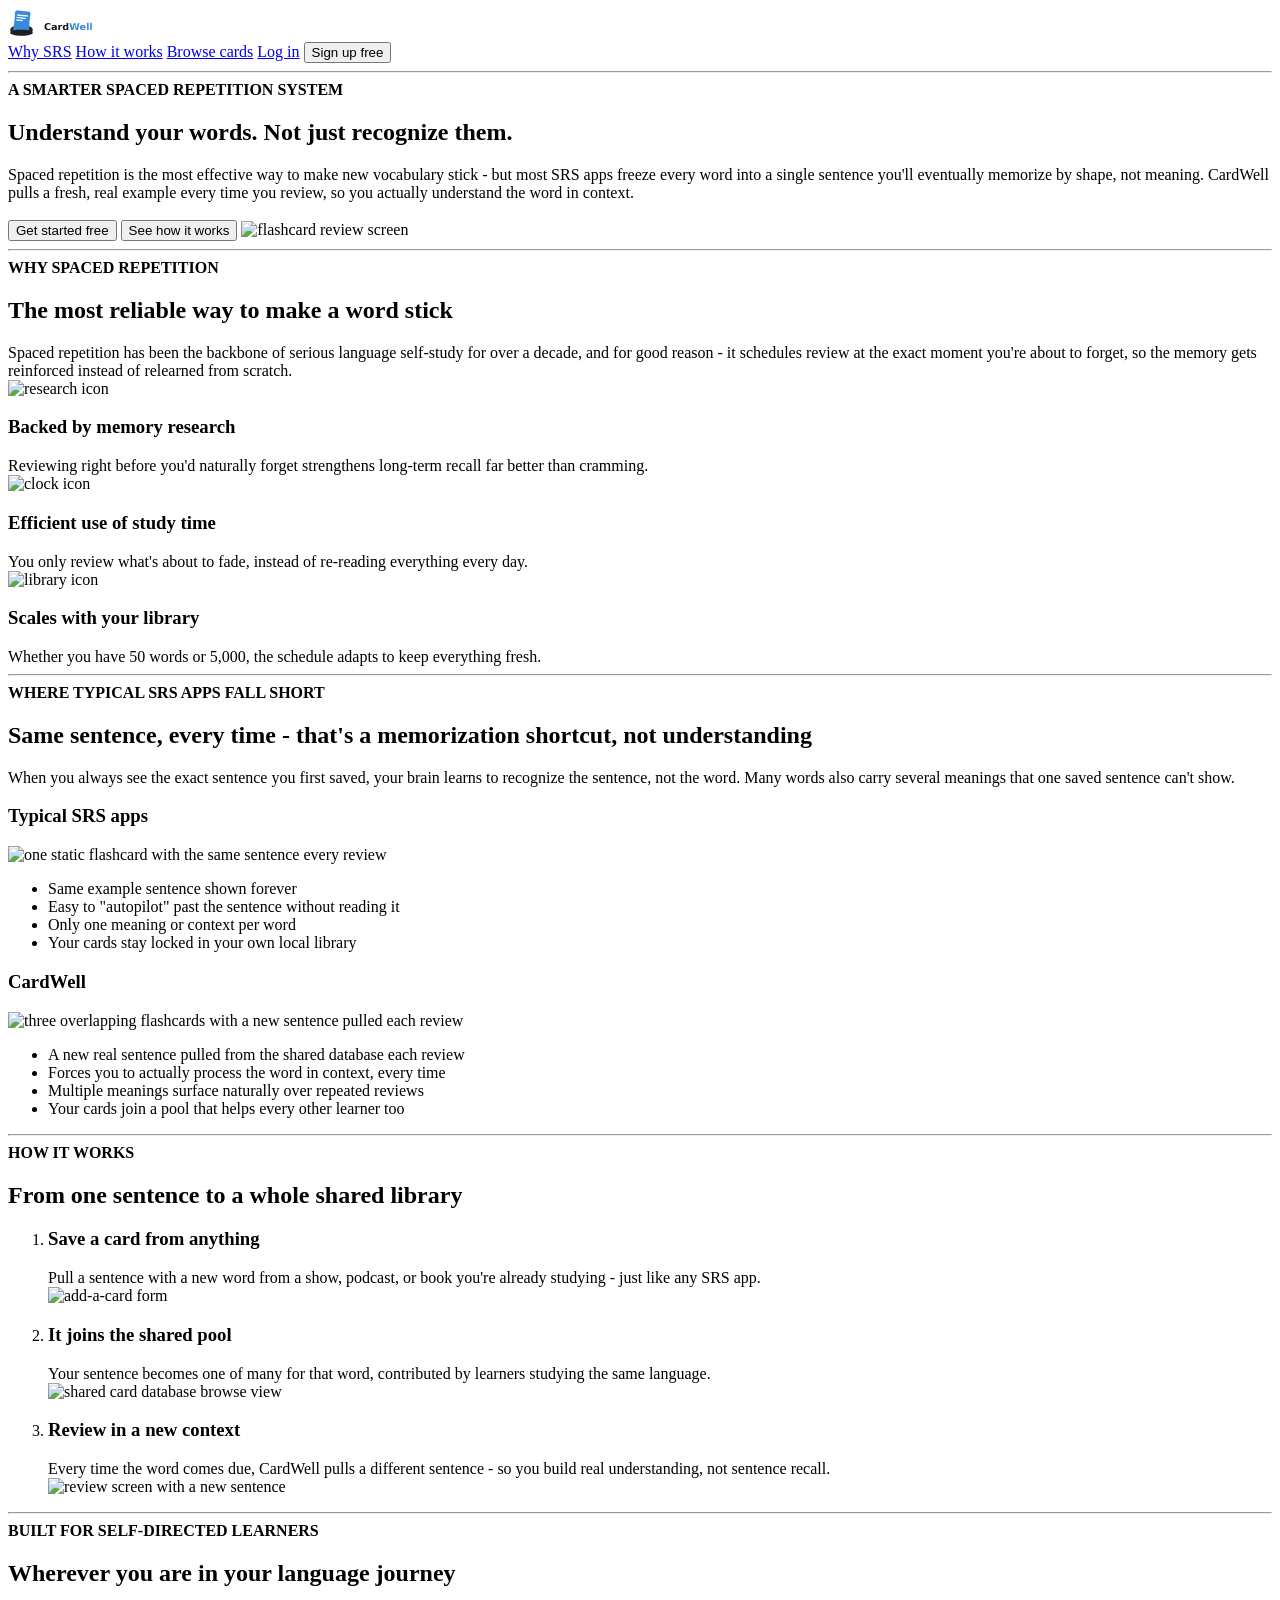
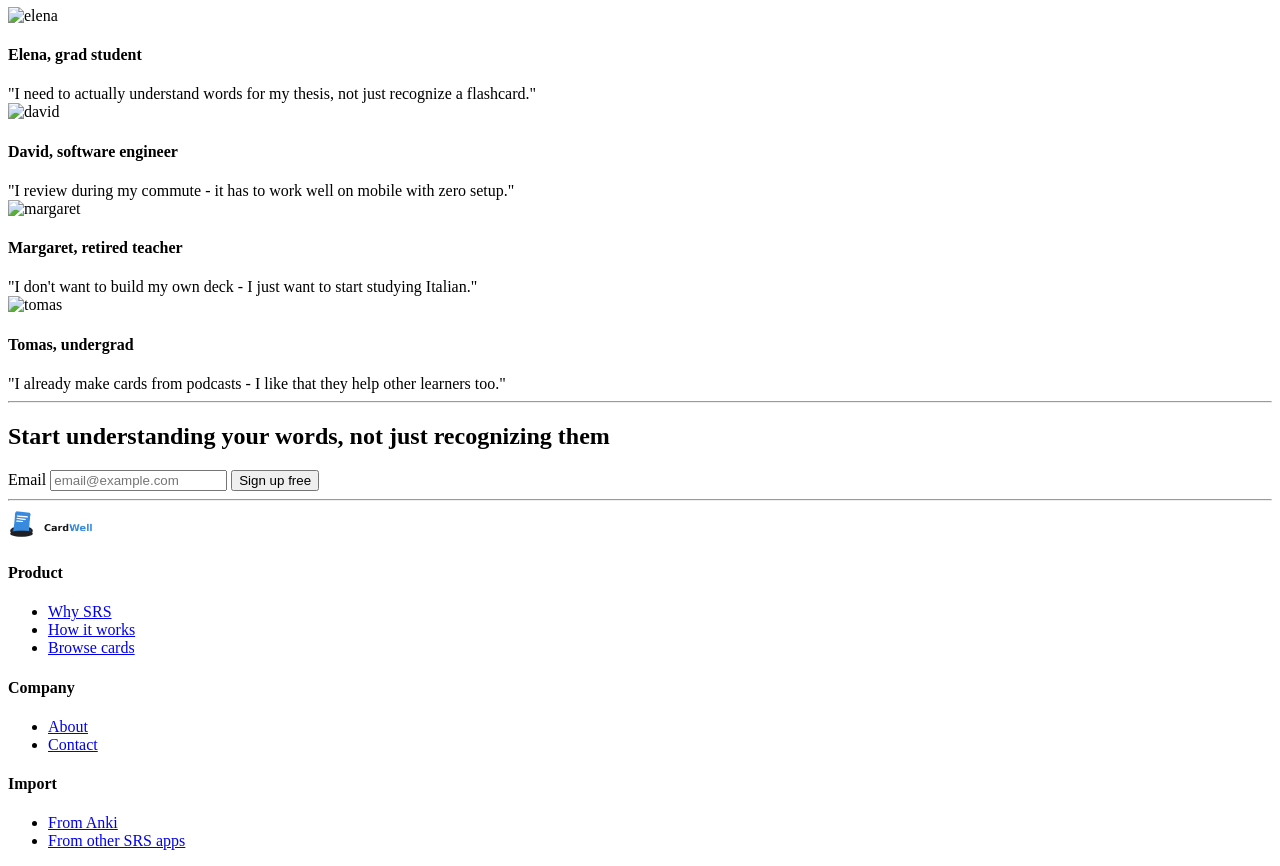
==== product_site/index.html @ 97d25acc "Add index.html, start styling" ====
<!-- 
Devin Chapman 
10/10/2026
This is the homepage for my service which explains what spaced repetition is,
how CardWell is different from other SRS apps, and how it works
-->

<!DOCTYPE html>
<html lang="en">
<head>
    <meta charset="UTF-8">
    <meta name="viewport" content="width=device-width, initial-scale=1.0">
    <title>CardWell | Understand your words</title>
</head>
<body>
    <header>
        <a href="index.html"><img src="images/cardwell_logo.png" alt="cardwell logo" height="30"></a>
        <nav>
            <a href="#why-srs">Why SRS</a>
            <a href="#how-it-works">How it works</a>
            <a href="browse.html">Browse cards</a>
            <a href="login.html">Log in</a>
            <a href="signup.html"><button>Sign up free</button></a>
        </nav>
    </header>

    <hr>

    <main>
    <section>
        <div><strong>A SMARTER SPACED REPETITION SYSTEM</strong></div>
        <h1>Understand your words. Not just recognize them.</h1>
        <div>
            Spaced repetition is the most effective way to make new vocabulary stick - 
            but most SRS apps freeze every word into a single sentence you'll eventually 
            memorize by shape, not meaning. CardWell pulls a fresh, real example every time 
            you review, so you actually understand the word in context.
        </div>

        <br>
        <a href="signup.html"><button>Get started free</button></a>
        <a href="#how-it-works"><button>See how it works</button></a>

        <img src="images/review_screen.png" alt="flashcard review screen">
    </section>

        <hr>

    <section id="why-srs">
        <div><strong>WHY SPACED REPETITION</strong></div>
        <h2>The most reliable way to make a word stick</h2>
        <div>
            Spaced repetition has been the backbone of serious language self-study for over 
            a decade, and for good reason - it schedules review at the exact moment you're 
            about to forget, so the memory gets reinforced instead of relearned from scratch.
        </div>

        <div>
            <img src="images/icon_research.png" alt="research icon" height="30">
            <h3>Backed by memory research</h3>
            <div>Reviewing right before you'd naturally forget strengthens long-term recall far better than cramming.</div>
        </div>
        <div>
            <img src="images/icon_time.png" alt="clock icon" height="30">
            <h3>Efficient use of study time</h3>
            <div>You only review what's about to fade, instead of re-reading everything every day.</div>
        </div>
        <div>
            <img src="images/icon_library.png" alt="library icon" height="30">
            <h3>Scales with your library</h3>
            <div>Whether you have 50 words or 5,000, the schedule adapts to keep everything fresh.</div>
        </div>
    </section>

        <hr>

    <section>
        <div><strong>WHERE TYPICAL SRS APPS FALL SHORT</strong></div>
        <h2>Same sentence, every time - that's a memorization shortcut, not understanding</h2>
        <div>
            When you always see the exact sentence you first saved, your brain learns to 
            recognize the sentence, not the word. Many words also carry several meanings 
            that one saved sentence can't show.
        </div>

        <div>
            <h3>Typical SRS apps</h3>
            <img src="images/static_card.png" alt="one static flashcard with the same sentence every review">
            <ul>
                <li>Same example sentence shown forever</li>
                <li>Easy to "autopilot" past the sentence without reading it</li>
                <li>Only one meaning or context per word</li>
                <li>Your cards stay locked in your own local library</li>
            </ul>
        </div>
        <div>
            <h3>CardWell</h3>
            <img src="images/cardwell_cards.png" alt="three overlapping flashcards with a new sentence pulled each review">
            <ul>
                <li>A new real sentence pulled from the shared database each review</li>
                <li>Forces you to actually process the word in context, every time</li>
                <li>Multiple meanings surface naturally over repeated reviews</li>
                <li>Your cards join a pool that helps every other learner too</li>
            </ul>
        </div>
    </section>

        <hr>

    <section id="how-it-works">
        <div><strong>HOW IT WORKS</strong></div>
        <h2>From one sentence to a whole shared library</h2>

        <ol>
            <li>
                <h3>Save a card from anything</h3>
                <div>Pull a sentence with a new word from a show, podcast, or book you're already studying - just like any SRS app.</div>
                <img src="images/add_card.png" alt="add-a-card form">
            </li>
            <li>
                <h3>It joins the shared pool</h3>
                <div>Your sentence becomes one of many for that word, contributed by learners studying the same language.</div>
                <img src="images/browse_view.png" alt="shared card database browse view">
            </li>
            <li>
                <h3>Review in a new context</h3>
                <div>Every time the word comes due, CardWell pulls a different sentence - so you build real understanding, not sentence recall.</div>
                <img src="images/new_sentence_review.png" alt="review screen with a new sentence">
            </li>
        </ol>
    </section>

        <hr>

    <section>
        <div><strong>BUILT FOR SELF-DIRECTED LEARNERS</strong></div>
        <h2>Wherever you are in your language journey</h2>

        <div>
            <img src="images/avatar_elena.png" alt="elena" height="40">
            <h4>Elena, grad student</h4>
            <div>"I need to actually understand words for my thesis, not just recognize a flashcard."</div>
        </div>
        <div>
            <img src="images/avatar_david.png" alt="david" height="40">
            <h4>David, software engineer</h4>
            <div>"I review during my commute - it has to work well on mobile with zero setup."</div>
        </div>
        <div>
            <img src="images/avatar_margaret.png" alt="margaret" height="40">
            <h4>Margaret, retired teacher</h4>
            <div>"I don't want to build my own deck - I just want to start studying Italian."</div>
        </div>
        <div>
            <img src="images/avatar_tomas.png" alt="tomas" height="40">
            <h4>Tomas, undergrad</h4>
            <div>"I already make cards from podcasts - I like that they help other learners too."</div>
        </div>
    </section>

        <hr>

    <section>
        <h2>Start understanding your words, not just recognizing them</h2>
        <form>
            <label for="email">Email</label>
            <input type="email" name="email" id="email" placeholder="email@example.com">
            <button>Sign up free</button>
        </form>
    </section>
    </main>

    <hr>

    <footer>
        <a href="index.html"><img src="images/cardwell_logo.png" alt="cardwell logo" height="30"></a>

        <div>
            <h4>Product</h4>
            <ul>
                <li><a href="#why-srs">Why SRS</a></li>
                <li><a href="#how-it-works">How it works</a></li>
                <li><a href="browse.html">Browse cards</a></li>
            </ul>
        </div>
        <div>
            <h4>Company</h4>
            <ul>
                <li><a href="/">About</a></li>
                <li><a href="/">Contact</a></li>
            </ul>
        </div>
        <div>
            <h4>Import</h4>
            <ul>
                <li><a href="/">From Anki</a></li>
                <li><a href="/">From other SRS apps</a></li>
            </ul>
        </div>
    </footer>
</body>
</html>
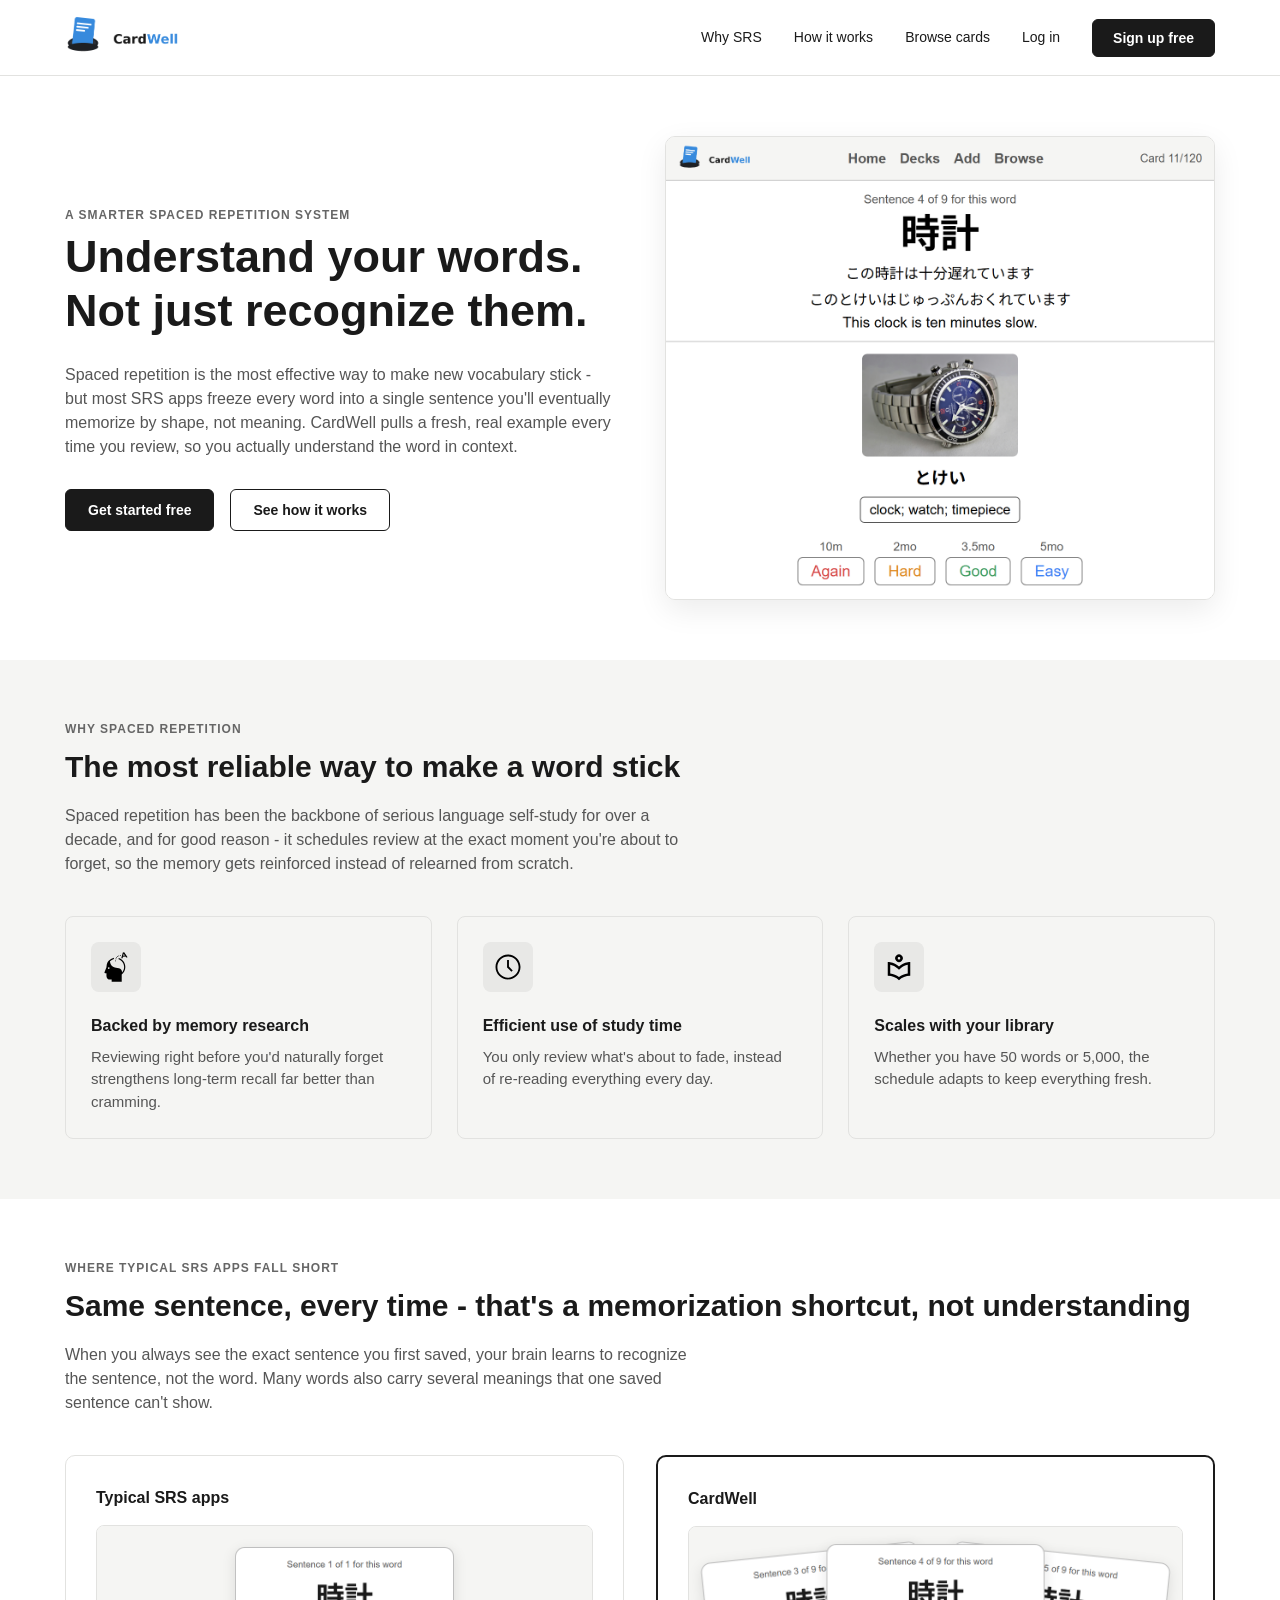
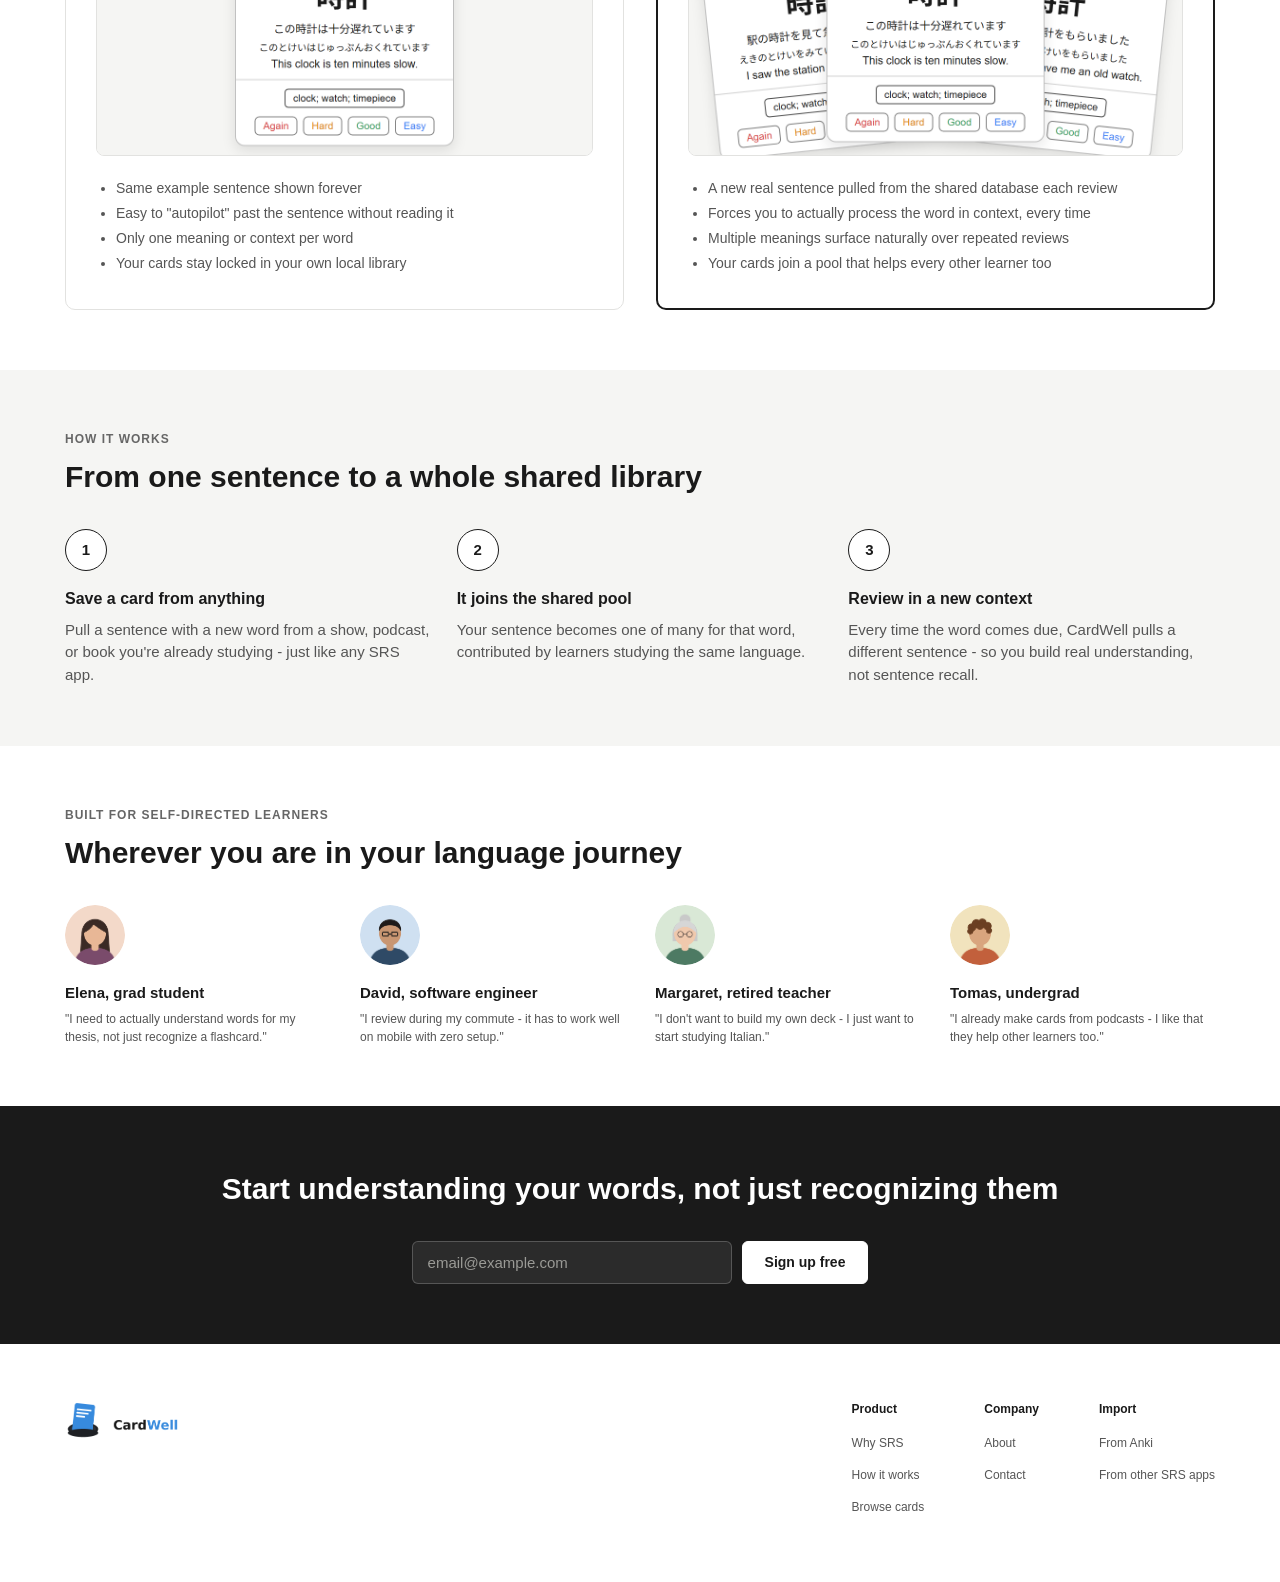
==== commit c67740ad: "style index and study screen" ====
--- a/product_site/index.html
+++ b/product_site/index.html
@@ -3,6 +3,10 @@
 10/10/2026
 This is the homepage for my service which explains what spaced repetition is,
 how CardWell is different from other SRS apps, and how it works
+
+Images generated by Claude
+
+Commented out images to be added when those pages are made
 -->
 
 <!DOCTYPE html>
@@ -11,6 +15,7 @@
     <meta charset="UTF-8">
     <meta name="viewport" content="width=device-width, initial-scale=1.0">
     <title>CardWell | Understand your words</title>
+    <link rel="stylesheet" href="css/index.css">
 </head>
 <body>
     <header>
@@ -24,65 +29,70 @@
         </nav>
     </header>
 
-    <hr>
 
     <main>
-    <section>
-        <div><strong>A SMARTER SPACED REPETITION SYSTEM</strong></div>
+    <section class="hero">
+        <div class="hero-text">
+        <div class="eyebrow"><strong>A SMARTER SPACED REPETITION SYSTEM</strong></div>
         <h1>Understand your words. Not just recognize them.</h1>
-        <div>
+        <div class="lead">
             Spaced repetition is the most effective way to make new vocabulary stick - 
             but most SRS apps freeze every word into a single sentence you'll eventually 
             memorize by shape, not meaning. CardWell pulls a fresh, real example every time 
             you review, so you actually understand the word in context.
         </div>
 
-        <br>
-        <a href="signup.html"><button>Get started free</button></a>
-        <a href="#how-it-works"><button>See how it works</button></a>
+        <div class="hero-buttons">
+            <a href="signup.html"><button>Get started free</button></a>
+            <a href="#how-it-works"><button class="btn-secondary">See how it works</button></a>
+        </div>
+        </div>
 
         <img src="images/review_screen.png" alt="flashcard review screen">
     </section>
 
-        <hr>
-
-    <section id="why-srs">
-        <div><strong>WHY SPACED REPETITION</strong></div>
+
+
+    <section id="why-srs" class="section-alt">
+        <div class="eyebrow"><strong>WHY SPACED REPETITION</strong></div>
         <h2>The most reliable way to make a word stick</h2>
-        <div>
+        <div class="lead">
             Spaced repetition has been the backbone of serious language self-study for over 
             a decade, and for good reason - it schedules review at the exact moment you're 
             about to forget, so the memory gets reinforced instead of relearned from scratch.
         </div>
 
-        <div>
-            <img src="images/icon_research.png" alt="research icon" height="30">
+        <div class="feature-grid">
+        <div>
+            <img src="images/icon_memory.svg" alt="memory icon" height="30">
             <h3>Backed by memory research</h3>
             <div>Reviewing right before you'd naturally forget strengthens long-term recall far better than cramming.</div>
         </div>
         <div>
-            <img src="images/icon_time.png" alt="clock icon" height="30">
+            <img src="images/icon_time.svg" alt="clock icon" height="30">
             <h3>Efficient use of study time</h3>
             <div>You only review what's about to fade, instead of re-reading everything every day.</div>
         </div>
         <div>
-            <img src="images/icon_library.png" alt="library icon" height="30">
+            <img src="images/icon_library.svg" alt="library icon" height="30">
             <h3>Scales with your library</h3>
             <div>Whether you have 50 words or 5,000, the schedule adapts to keep everything fresh.</div>
         </div>
-    </section>
-
-        <hr>
+        </div>
+    </section>
+
+
 
     <section>
-        <div><strong>WHERE TYPICAL SRS APPS FALL SHORT</strong></div>
+        <div class="eyebrow"><strong>WHERE TYPICAL SRS APPS FALL SHORT</strong></div>
         <h2>Same sentence, every time - that's a memorization shortcut, not understanding</h2>
-        <div>
+        <div class="lead">
             When you always see the exact sentence you first saved, your brain learns to 
             recognize the sentence, not the word. Many words also carry several meanings 
             that one saved sentence can't show.
         </div>
 
+        <div class="compare-grid">
         <div>
             <h3>Typical SRS apps</h3>
             <img src="images/static_card.png" alt="one static flashcard with the same sentence every review">
@@ -93,7 +103,7 @@
                 <li>Your cards stay locked in your own local library</li>
             </ul>
         </div>
-        <div>
+        <div class="compare-cardwell">
             <h3>CardWell</h3>
             <img src="images/cardwell_cards.png" alt="three overlapping flashcards with a new sentence pulled each review">
             <ul>
@@ -103,39 +113,41 @@
                 <li>Your cards join a pool that helps every other learner too</li>
             </ul>
         </div>
-    </section>
-
-        <hr>
-
-    <section id="how-it-works">
-        <div><strong>HOW IT WORKS</strong></div>
+        </div>
+    </section>
+
+
+
+    <section id="how-it-works" class="section-alt">
+        <div class="eyebrow"><strong>HOW IT WORKS</strong></div>
         <h2>From one sentence to a whole shared library</h2>
 
         <ol>
             <li>
                 <h3>Save a card from anything</h3>
                 <div>Pull a sentence with a new word from a show, podcast, or book you're already studying - just like any SRS app.</div>
-                <img src="images/add_card.png" alt="add-a-card form">
+                <!-- <img src="images/add_card.png" alt="add a card form"> -->
             </li>
             <li>
                 <h3>It joins the shared pool</h3>
                 <div>Your sentence becomes one of many for that word, contributed by learners studying the same language.</div>
-                <img src="images/browse_view.png" alt="shared card database browse view">
+                <!-- <img src="images/browse_view.png" alt="shared card database browse view"> -->
             </li>
             <li>
                 <h3>Review in a new context</h3>
                 <div>Every time the word comes due, CardWell pulls a different sentence - so you build real understanding, not sentence recall.</div>
-                <img src="images/new_sentence_review.png" alt="review screen with a new sentence">
+                <!-- <img src="images/new_sentence_review.png" alt="review screen with a new sentence"> -->
             </li>
         </ol>
     </section>
 
-        <hr>
+
 
     <section>
-        <div><strong>BUILT FOR SELF-DIRECTED LEARNERS</strong></div>
+        <div class="eyebrow"><strong>BUILT FOR SELF-DIRECTED LEARNERS</strong></div>
         <h2>Wherever you are in your language journey</h2>
 
+        <div class="persona-grid">
         <div>
             <img src="images/avatar_elena.png" alt="elena" height="40">
             <h4>Elena, grad student</h4>
@@ -156,21 +168,20 @@
             <h4>Tomas, undergrad</h4>
             <div>"I already make cards from podcasts - I like that they help other learners too."</div>
         </div>
-    </section>
-
-        <hr>
-
-    <section>
+        </div>
+    </section>
+
+
+
+    <section class="cta">
         <h2>Start understanding your words, not just recognizing them</h2>
         <form>
-            <label for="email">Email</label>
             <input type="email" name="email" id="email" placeholder="email@example.com">
             <button>Sign up free</button>
         </form>
     </section>
     </main>
 
-    <hr>
 
     <footer>
         <a href="index.html"><img src="images/cardwell_logo.png" alt="cardwell logo" height="30"></a>
--- a/product_site/css/index.css
+++ b/product_site/css/index.css
@@ -0,0 +1,360 @@
+/* 
+The padding lines using max() to keep content centered at large screen sizes
+were generated by Claude and tweaked a bit each time I used them
+*/
+
+@import url("variables.css");
+
+html {
+    scroll-behavior: smooth;
+}
+
+body {
+    background: var(--color-bg);
+    color: var(--color-text);
+    line-height: 1.5;
+}
+
+/* ---- Buttons ---- */
+
+button {
+    font-size: 14px;
+    font-weight: 600;
+    padding: 12px 22px;
+    border-radius: 6px;
+    border: 1px solid var(--color-btn-primary-bg);
+    background: var(--color-btn-primary-bg);
+    color: var(--color-btn-primary-text);
+    cursor: pointer;
+}
+
+button:hover {
+    background: var(--color-btn-primary-hover);
+}
+
+.btn-secondary {
+    background: var(--color-btn-secondary-bg);
+    color: var(--color-btn-secondary-text);
+}
+
+.btn-secondary:hover {
+    background: var(--color-btn-secondary-hover);
+}
+
+/* ---- Header ---- */
+
+header {
+    display: flex;
+    align-items: center;
+    justify-content: space-between;
+    padding: 14px max(24px, calc((100% - 1150px) / 2));
+    border-bottom: 1px solid var(--color-border);
+}
+
+header img, footer img {
+    height: 40px;
+    width: auto;
+}
+
+nav {
+    display: flex;
+    align-items: center;
+    gap: 32px;
+}
+
+nav a {
+    text-decoration: none;
+    color: var(--color-link);
+    font-size: 14px;
+    font-weight: 500;
+}
+
+nav a:hover {
+    color: var(--color-link-hover);
+}
+
+nav button {
+    padding: 10px 20px;
+}
+
+/* ---- Sections ---- */
+
+section {
+    padding: 60px max(24px, calc((100% - 1150px) / 2));
+}
+
+.section-alt {
+    background: var(--color-bg-alt);
+}
+
+.eyebrow {
+    font-size: 12px;
+    letter-spacing: 1px;
+    color: var(--color-text-eyebrow);
+    margin-bottom: 6px;
+}
+
+h1 {
+    font-size: 45px;
+    line-height: 1.2;
+    margin-bottom: 25px;
+}
+
+h2 {
+    font-size: 30px;
+    margin-bottom: 15px;
+}
+
+h3 {
+    font-size: 16px;
+    margin-bottom: 8px;
+}
+
+.lead {
+    color: var(--color-text-muted);
+    max-width: 640px;
+}
+
+/* ---- Hero ---- */
+
+.hero {
+    display: grid;
+    grid-template-columns: 1fr 1fr;
+    align-items: center;
+    gap: 50px;
+}
+
+.hero-buttons {
+    display: flex;
+    gap: 16px;
+    margin-top: 30px;
+}
+
+.hero img {
+    width: 100%;
+    height: auto;
+    border: 1px solid var(--color-border);
+    border-radius: 10px;
+    box-shadow: 0 10px 30px var(--color-shadow);
+}
+
+/* ---- Why SRS ---- */
+
+.feature-grid {
+    display: grid;
+    grid-template-columns: 1fr 1fr 1fr;
+    gap: 25px;
+    margin-top: 40px;
+}
+
+.feature-grid > div {
+    border: 1px solid var(--color-border);
+    border-radius: 8px;
+    padding: 25px;
+    font-size: 15px;
+    color: var(--color-text-muted);
+}
+
+.feature-grid img {
+    width: 50px;
+    height: 50px;
+    padding: 10px;
+    background: var(--color-placeholder);
+    border-radius: 8px;
+    margin-bottom: 15px;
+}
+
+.feature-grid h3 {
+    color: var(--color-text);
+}
+
+/* ---- Typical SRS vs CardWell ---- */
+
+.compare-grid {
+    display: grid;
+    grid-template-columns: 1fr 1fr;
+    gap: 32px;
+    margin-top: 40px;
+}
+
+.compare-grid > div {
+    border: 1px solid var(--color-border);
+    border-radius: 10px;
+    padding: 30px;
+}
+
+.compare-grid > .compare-cardwell {
+    border: 2px solid var(--color-border-strong);
+}
+
+.compare-grid h3 {
+    margin-bottom: 15px;
+}
+
+.compare-grid img {
+    width: 100%;
+    height: auto;
+    border: 1px solid var(--color-border);
+    border-radius: 8px;
+    margin-bottom: 15px;
+}
+
+.compare-grid ul {
+    padding-left: 20px;
+    font-size: 14px;
+    color: var(--color-text-muted);
+}
+
+.compare-grid li {
+    margin-bottom: 4px;
+}
+
+/* ---- How it works ---- */
+
+ol {
+    list-style: none;
+    display: grid;
+    grid-template-columns: 1fr 1fr 1fr;
+    gap: 25px;
+    margin-top: 30px;
+    counter-reset: step;
+}
+
+ol li {
+    counter-increment: step;
+    font-size: 15px;
+    color: var(--color-text-muted);
+}
+
+/* Numbered circle above each step - generated by Claude */
+ol li::before {
+    content: counter(step);
+    display: flex;
+    align-items: center;
+    justify-content: center;
+    width: 40px;
+    height: 40px;
+    border: 1.5px solid var(--color-border-strong);
+    border-radius: 50%;
+    background: var(--color-bg);
+    color: var(--color-text);
+    font-weight: 700;
+    margin-bottom: 16px;
+}
+
+ol h3 {
+    color: var(--color-text);
+}
+
+/* ---- Personas ---- */
+
+.persona-grid {
+    display: grid;
+    grid-template-columns: repeat(4, 1fr);
+    gap: 30px;
+    margin-top: 30px;
+}
+
+.persona-grid > div {
+    font-size: 12px;
+    color: var(--color-text-muted);
+}
+
+.persona-grid img {
+    width: 60px;
+    height: 60px;
+    border-radius: 50%;
+    margin-bottom: 12px;
+}
+
+.persona-grid h4 {
+    font-size: 15px;
+    color: var(--color-text);
+    margin-bottom: 5px;
+}
+
+/* ---- Signup banner ---- */
+
+.cta {
+    background: var(--color-bg-dark);
+    color: var(--color-text-inverse);
+    text-align: center;
+}
+
+.cta h2 {
+    max-width: none;
+    margin-bottom: 30px;
+}
+
+.cta form {
+    display: flex;
+    justify-content: center;
+    gap: 10px;
+}
+
+.cta input {
+    width: 320px;
+    max-width: 100%;
+    padding: 12px 15px;
+    font-size: 15px;
+    color: var(--color-text-inverse);
+    background: rgba(255, 255, 255, .08);
+    border: 1px solid rgba(255, 255, 255, .2);
+    border-radius: 6px;
+}
+
+.cta input::placeholder {
+    color: var(--color-input-placeholder);
+}
+
+.cta input:focus {
+    outline: 2px solid var(--color-focus);
+}
+
+.cta button {
+    background: var(--color-btn-secondary-bg);
+    color: var(--color-btn-secondary-text);
+    border-color: var(--color-btn-secondary-bg);
+}
+
+.cta button:hover {
+    background: var(--color-btn-secondary-hover);
+}
+
+/* ---- Footer ---- */
+
+footer {
+    display: flex;
+    align-items: flex-start;
+    gap: 60px;
+    padding: 56px max(24px, calc((100% - 1150px) / 2));
+}
+
+footer > a {
+    margin-right: auto;
+}
+
+footer h4 {
+    font-size: 12px;
+    margin-bottom: 12px;
+}
+
+footer ul {
+    list-style: none;
+}
+
+footer li {
+    margin-bottom: 8px;
+}
+
+footer li a {
+    text-decoration: none;
+    
+    font-size: 12px;
+    color: var(--color-text-muted);
+}
+
+footer li a:hover {
+    color: var(--color-text);
+    text-decoration: underline;
+}
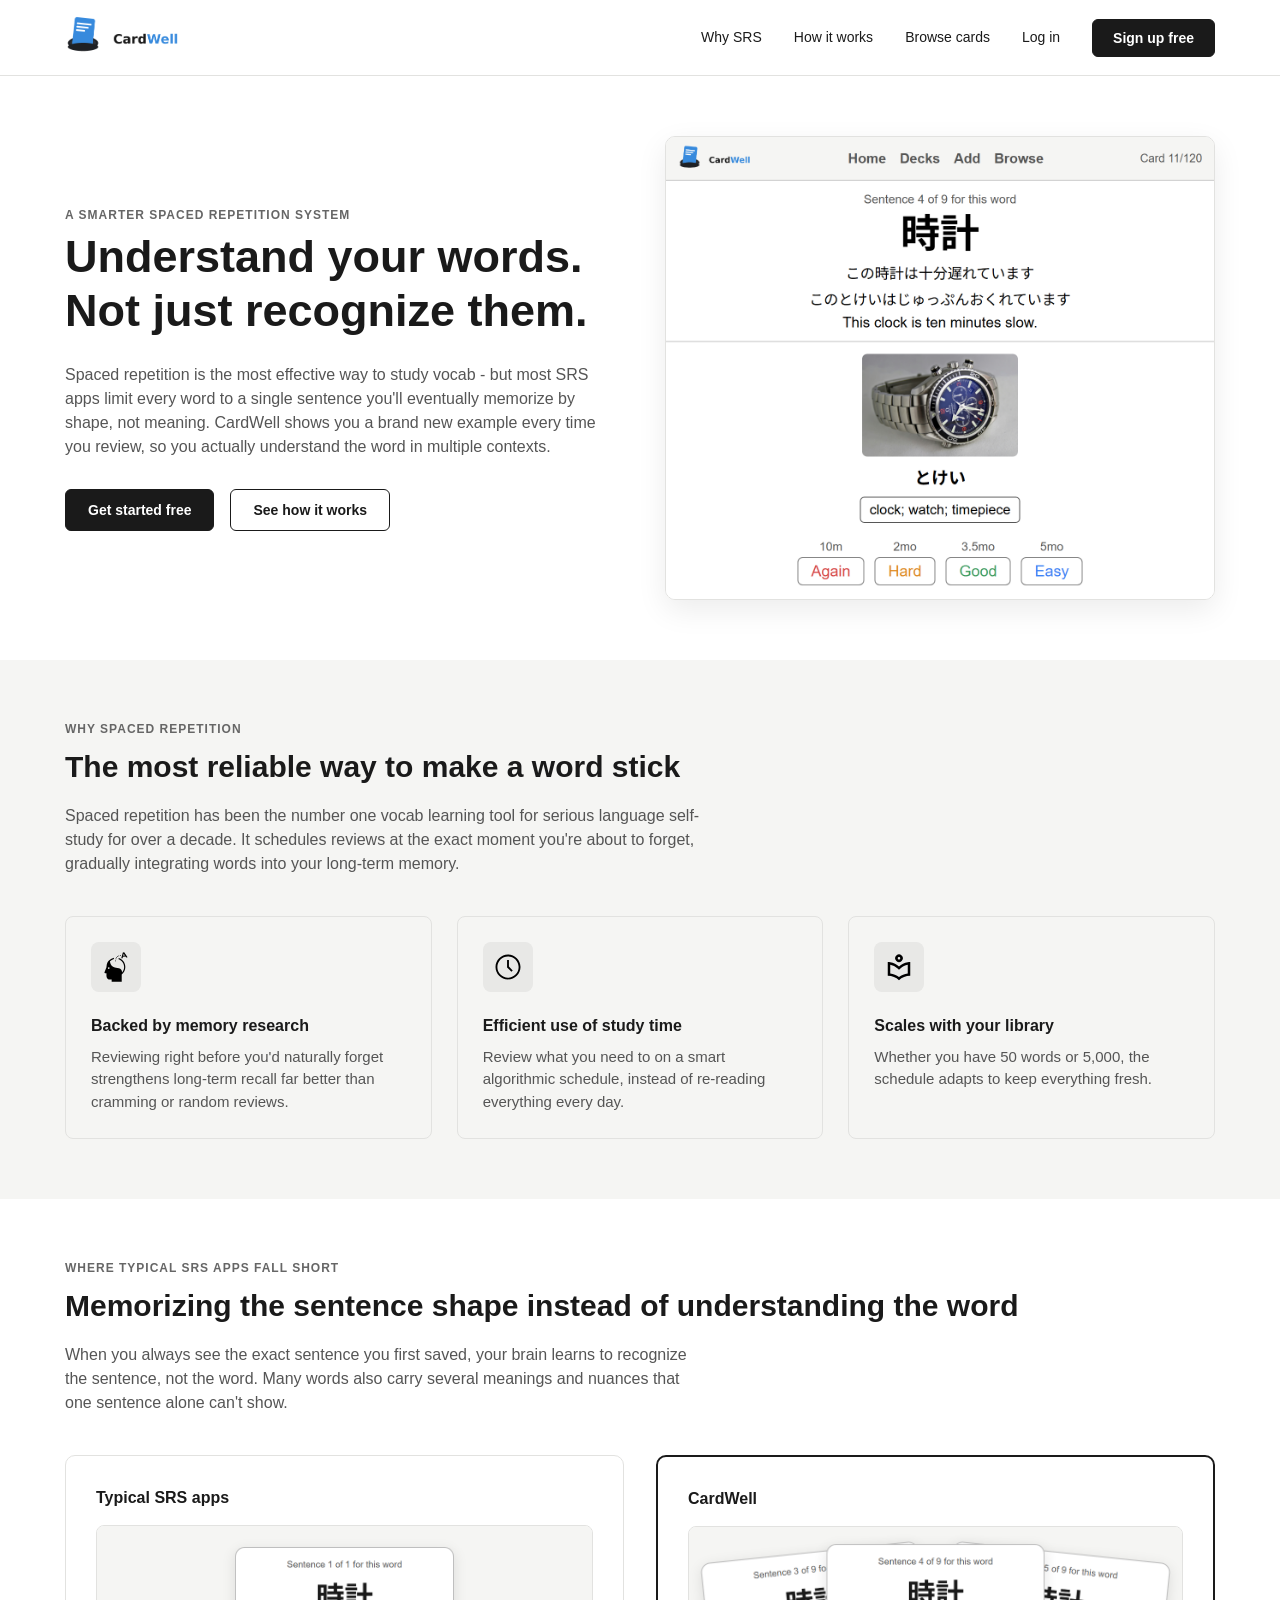
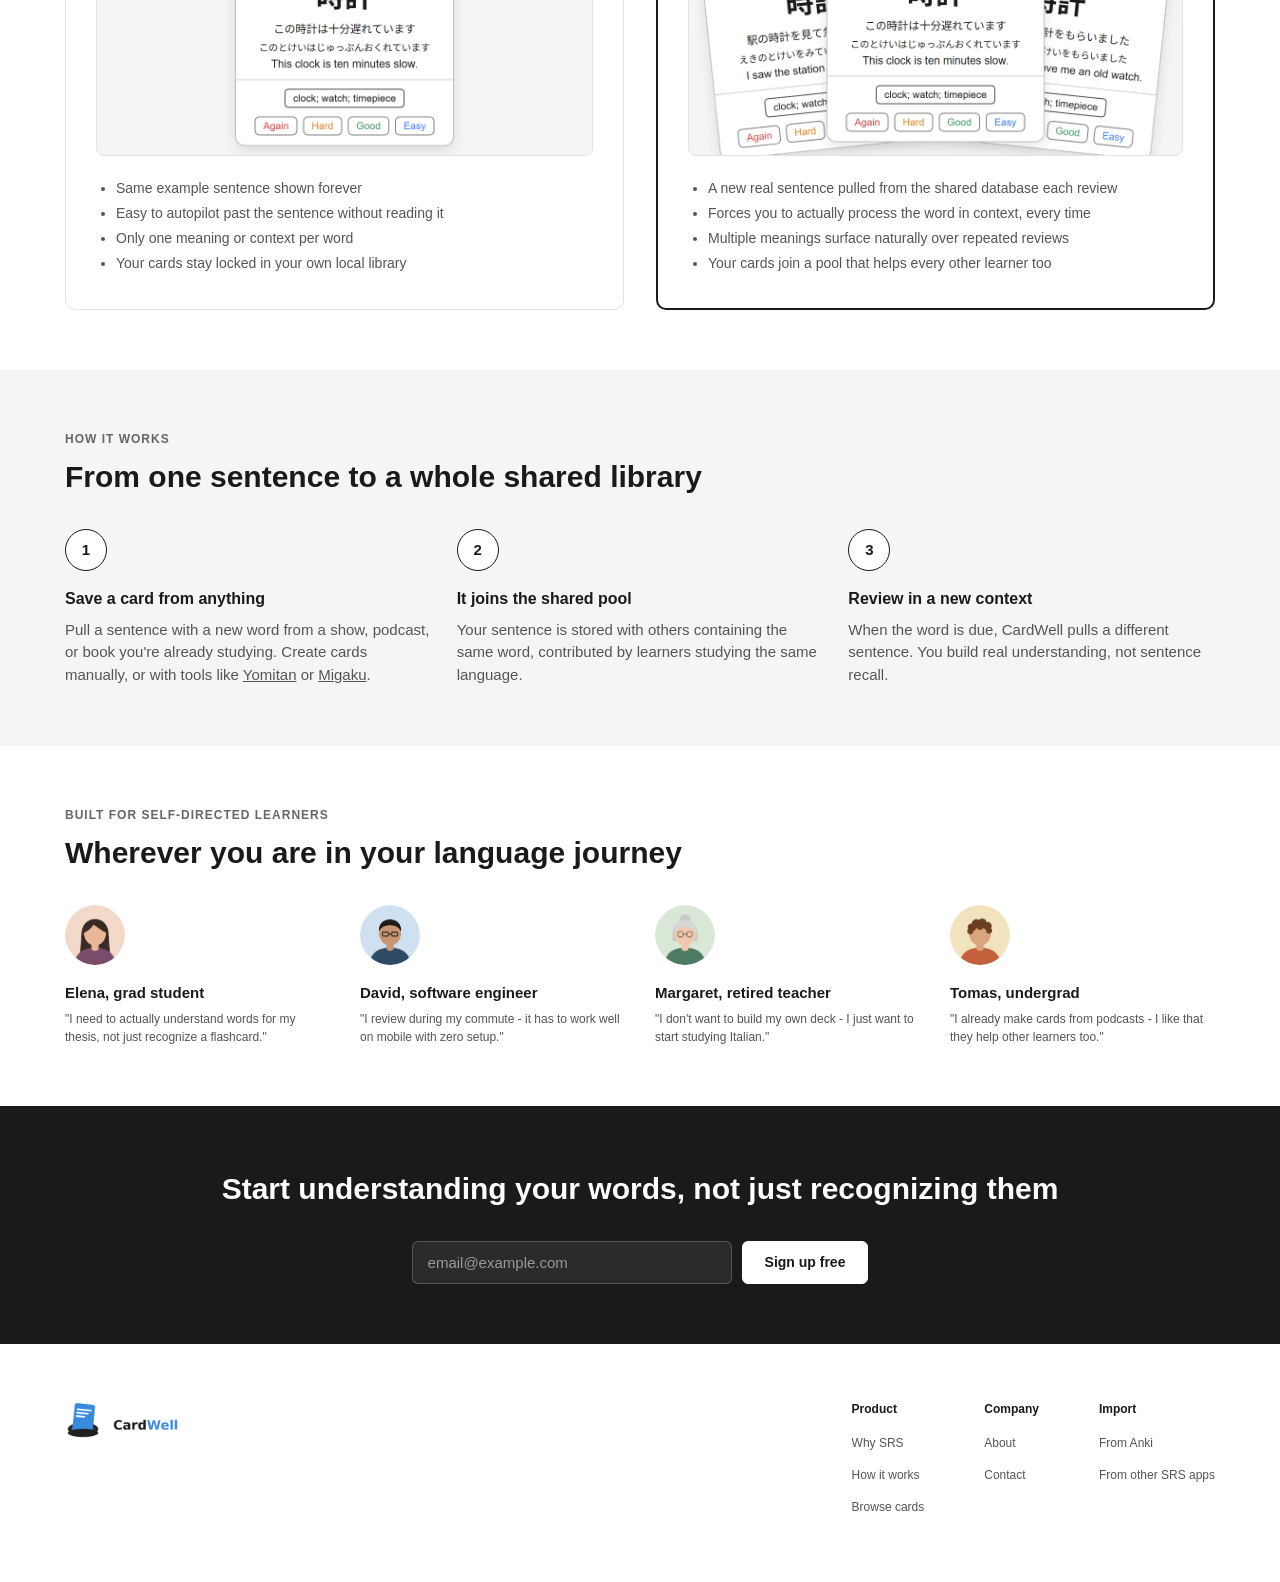
==== commit f6e9b7d2: "Finish styling" ====
--- a/product_site/index.html
+++ b/product_site/index.html
@@ -3,6 +3,8 @@
 10/10/2026
 This is the homepage for my service which explains what spaced repetition is,
 how CardWell is different from other SRS apps, and how it works
+
+Text taken from homepage wireframe (generated by Claude), then tweaked by me
 
 Images generated by Claude
 
@@ -36,10 +38,10 @@
         <div class="eyebrow"><strong>A SMARTER SPACED REPETITION SYSTEM</strong></div>
         <h1>Understand your words. Not just recognize them.</h1>
         <div class="lead">
-            Spaced repetition is the most effective way to make new vocabulary stick - 
-            but most SRS apps freeze every word into a single sentence you'll eventually 
-            memorize by shape, not meaning. CardWell pulls a fresh, real example every time 
-            you review, so you actually understand the word in context.
+            Spaced repetition is the most effective way to study vocab - 
+            but most SRS apps limit every word to a single sentence you'll eventually 
+            memorize by shape, not meaning. CardWell shows you a brand new example every time 
+            you review, so you actually understand the word in multiple contexts.
         </div>
 
         <div class="hero-buttons">
@@ -57,21 +59,22 @@
         <div class="eyebrow"><strong>WHY SPACED REPETITION</strong></div>
         <h2>The most reliable way to make a word stick</h2>
         <div class="lead">
-            Spaced repetition has been the backbone of serious language self-study for over 
-            a decade, and for good reason - it schedules review at the exact moment you're 
-            about to forget, so the memory gets reinforced instead of relearned from scratch.
+            Spaced repetition has been the number one vocab learning tool
+            for serious language self-study for over a decade. 
+            It schedules reviews at the exact moment you're about to forget, 
+            gradually integrating words into your long-term memory.
         </div>
 
         <div class="feature-grid">
         <div>
             <img src="images/icon_memory.svg" alt="memory icon" height="30">
             <h3>Backed by memory research</h3>
-            <div>Reviewing right before you'd naturally forget strengthens long-term recall far better than cramming.</div>
+            <div>Reviewing right before you'd naturally forget strengthens long-term recall far better than cramming or random reviews.</div>
         </div>
         <div>
             <img src="images/icon_time.svg" alt="clock icon" height="30">
             <h3>Efficient use of study time</h3>
-            <div>You only review what's about to fade, instead of re-reading everything every day.</div>
+            <div>Review what you need to on a smart algorithmic schedule, instead of re-reading everything every day.</div>
         </div>
         <div>
             <img src="images/icon_library.svg" alt="library icon" height="30">
@@ -85,11 +88,11 @@
 
     <section>
         <div class="eyebrow"><strong>WHERE TYPICAL SRS APPS FALL SHORT</strong></div>
-        <h2>Same sentence, every time - that's a memorization shortcut, not understanding</h2>
+        <h2>Memorizing the sentence shape instead of understanding the word</h2>
         <div class="lead">
             When you always see the exact sentence you first saved, your brain learns to 
             recognize the sentence, not the word. Many words also carry several meanings 
-            that one saved sentence can't show.
+            and nuances that one sentence alone can't show.
         </div>
 
         <div class="compare-grid">
@@ -98,7 +101,7 @@
             <img src="images/static_card.png" alt="one static flashcard with the same sentence every review">
             <ul>
                 <li>Same example sentence shown forever</li>
-                <li>Easy to "autopilot" past the sentence without reading it</li>
+                <li>Easy to autopilot past the sentence without reading it</li>
                 <li>Only one meaning or context per word</li>
                 <li>Your cards stay locked in your own local library</li>
             </ul>
@@ -125,17 +128,17 @@
         <ol>
             <li>
                 <h3>Save a card from anything</h3>
-                <div>Pull a sentence with a new word from a show, podcast, or book you're already studying - just like any SRS app.</div>
+                <div>Pull a sentence with a new word from a show, podcast, or book you're already studying. Create cards manually, or with tools like <a href="https://yomitan.wiki/">Yomitan</a> or <a href="https://migaku.com/?utm_campaign=google_campaign_1&utm_campaign=22464845953&utm_source=google&utm_medium=cpc&utm_content=183854013528&utm_term=migaku&network=g&gad_source=1&gad_campaignid=22464845953&gbraid=0AAAAA-43sbuQNeYHTvmxjEwk9EAFanTS_&gclid=Cj0KCQjwxKfWBhDkARIsAMKwkNa-OTqd-GWJrQEi6nR4x9pStgt8OclVmK8Ndow5SWteWFniuiM-RF4aAnCOEALw_wcB">Migaku</a>.</div>
                 <!-- <img src="images/add_card.png" alt="add a card form"> -->
             </li>
             <li>
                 <h3>It joins the shared pool</h3>
-                <div>Your sentence becomes one of many for that word, contributed by learners studying the same language.</div>
+                <div>Your sentence is stored with others containing the same word, contributed by learners studying the same language.</div>
                 <!-- <img src="images/browse_view.png" alt="shared card database browse view"> -->
             </li>
             <li>
                 <h3>Review in a new context</h3>
-                <div>Every time the word comes due, CardWell pulls a different sentence - so you build real understanding, not sentence recall.</div>
+                <div>When the word is due, CardWell pulls a different sentence. You build real understanding, not sentence recall.</div>
                 <!-- <img src="images/new_sentence_review.png" alt="review screen with a new sentence"> -->
             </li>
         </ol>
--- a/product_site/css/index.css
+++ b/product_site/css/index.css
@@ -246,6 +246,10 @@
     color: var(--color-text);
 }
 
+ol a {
+    color: var(--color-text-muted);
+}
+
 /* ---- Personas ---- */
 
 .persona-grid {
@@ -349,7 +353,7 @@
 
 footer li a {
     text-decoration: none;
-    
+
     font-size: 12px;
     color: var(--color-text-muted);
 }
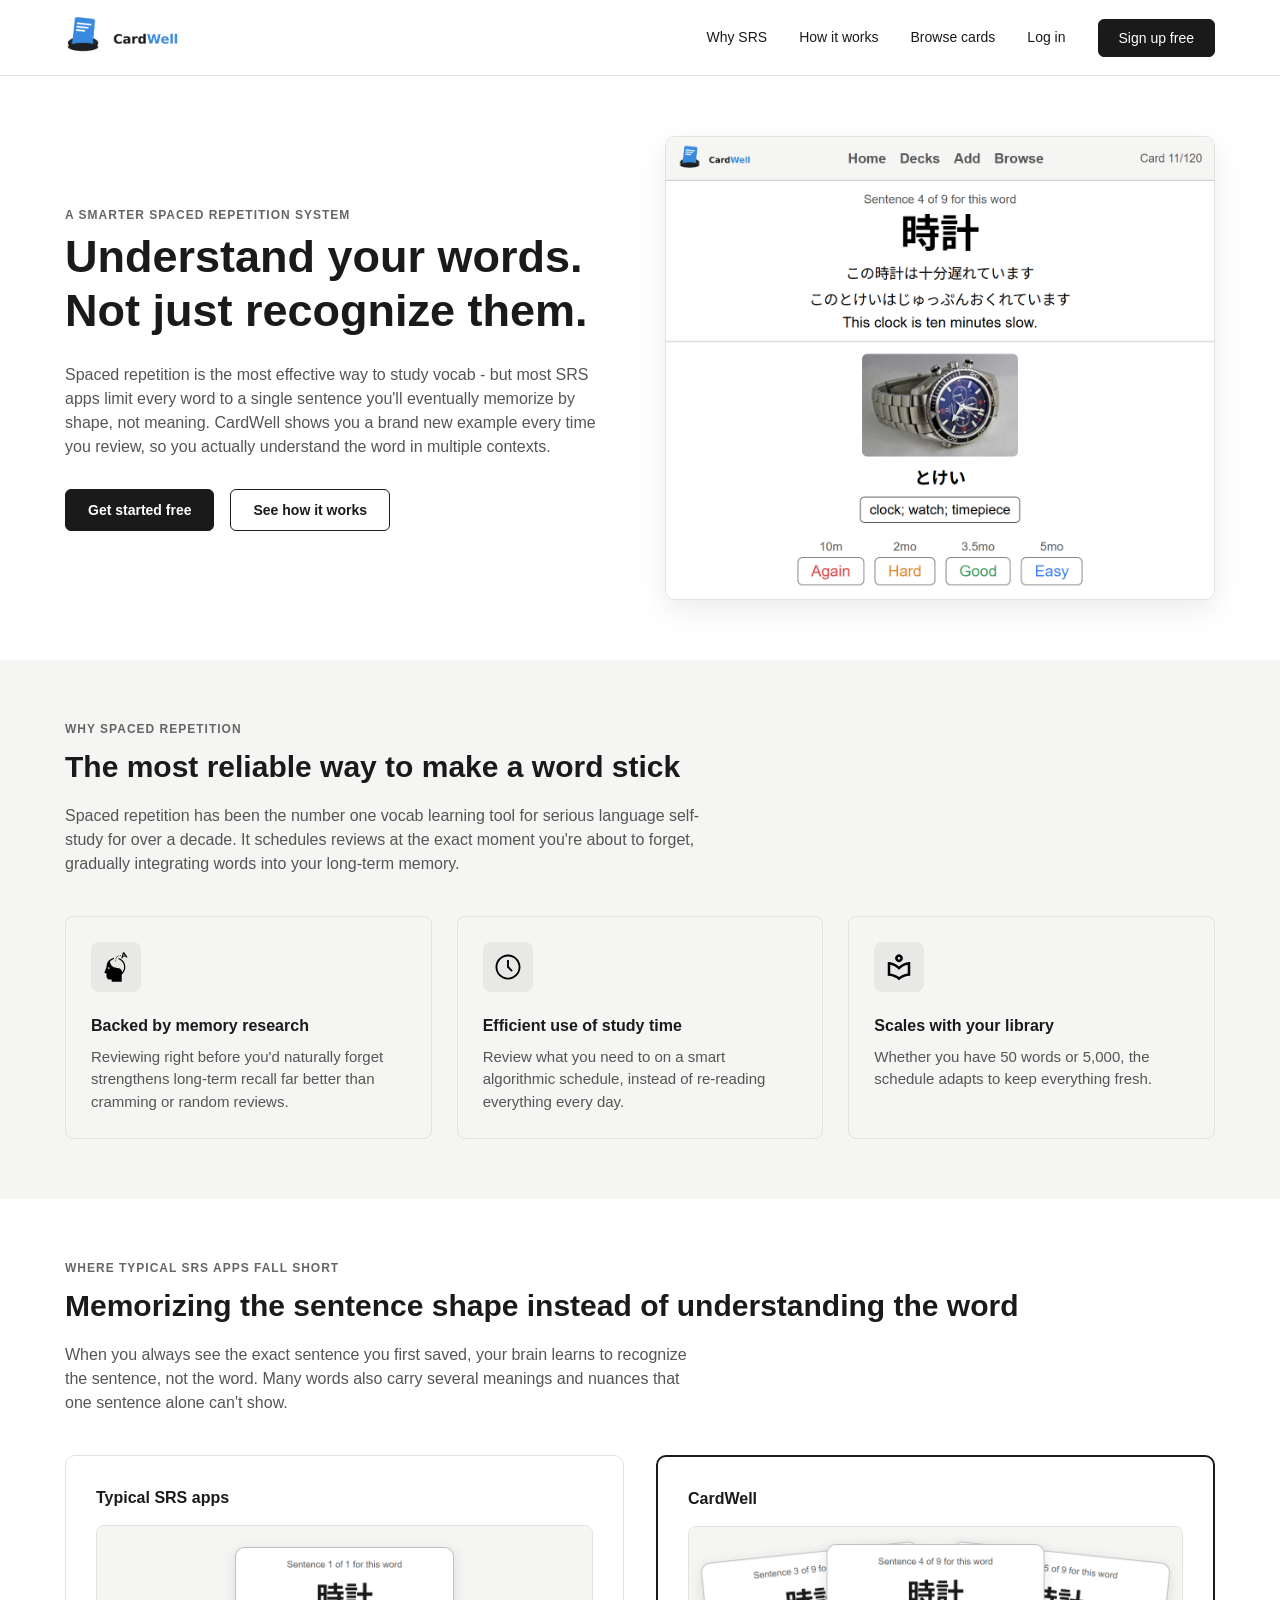
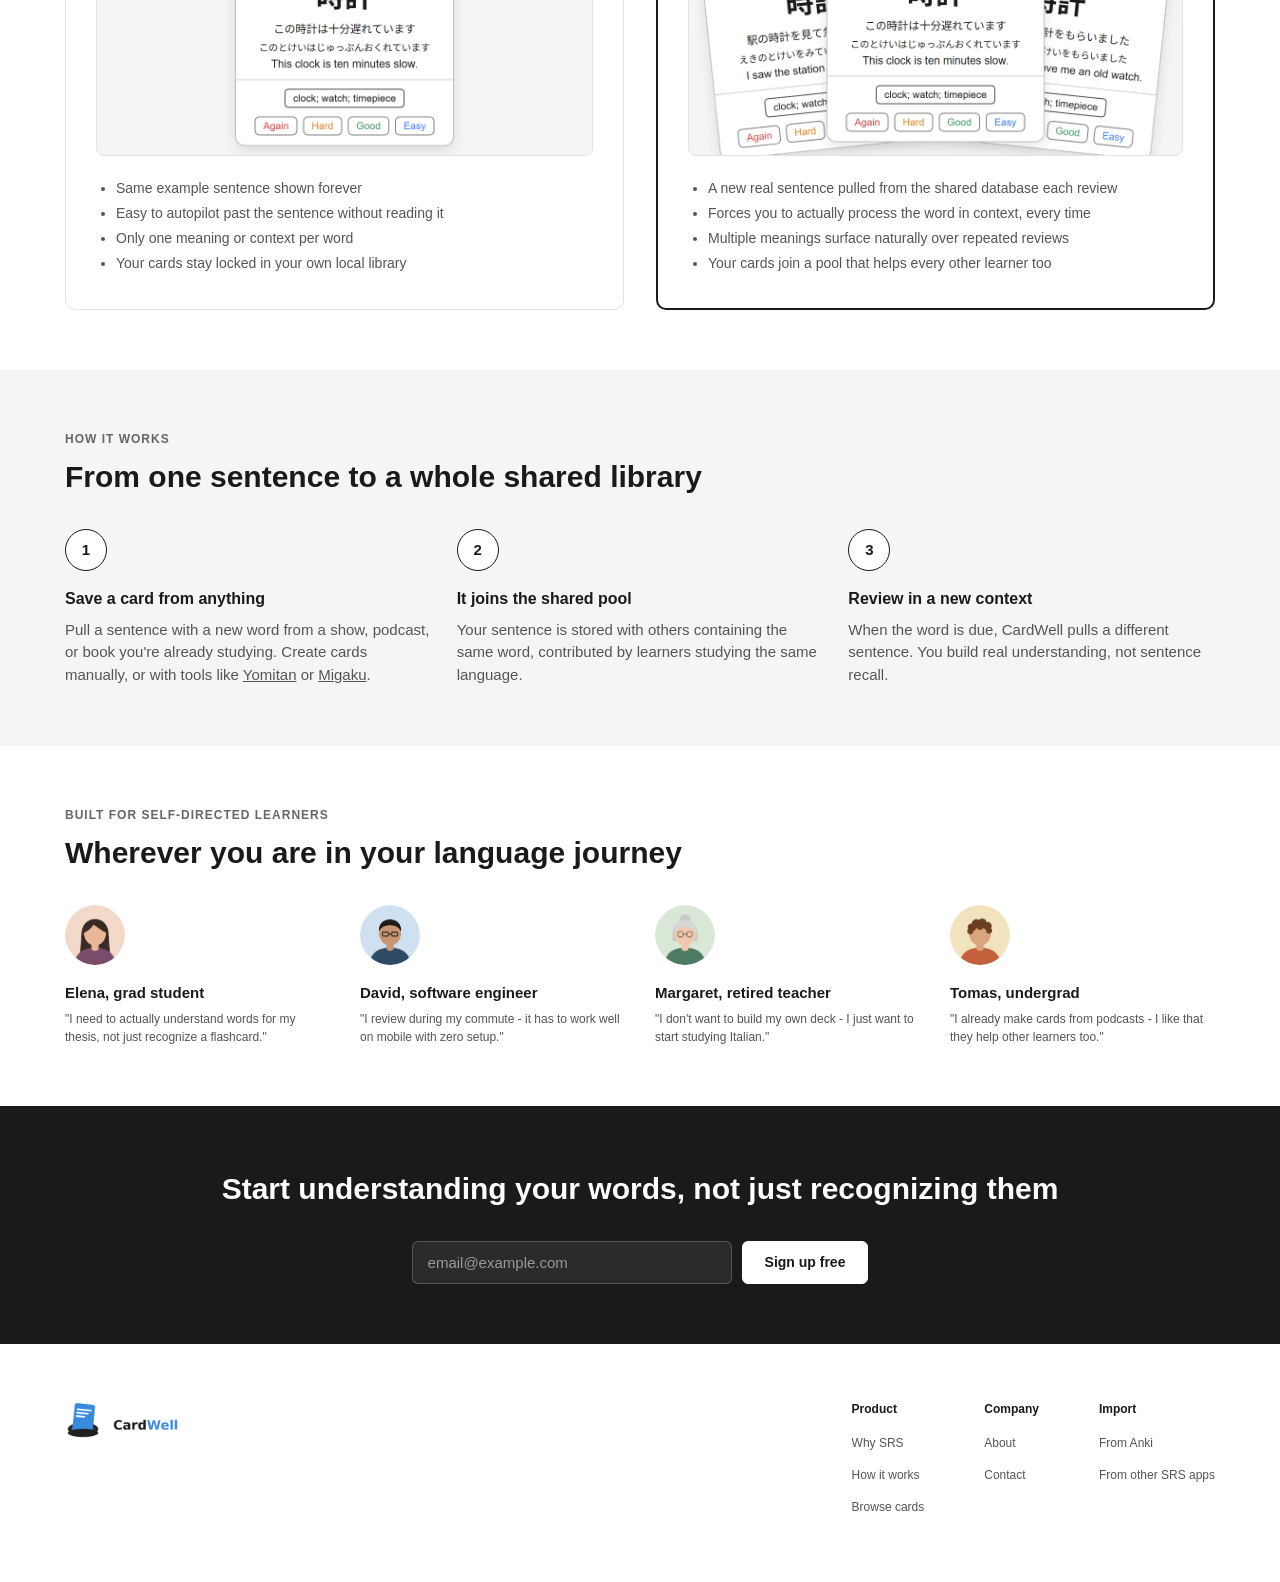
==== commit d4c13429: "Fix errors" ====
--- a/product_site/index.html
+++ b/product_site/index.html
@@ -27,7 +27,7 @@
             <a href="#how-it-works">How it works</a>
             <a href="browse.html">Browse cards</a>
             <a href="login.html">Log in</a>
-            <a href="signup.html"><button>Sign up free</button></a>
+            <button><a href="signup.html">Sign up free</a></button>
         </nav>
     </header>
 
@@ -45,8 +45,8 @@
         </div>
 
         <div class="hero-buttons">
-            <a href="signup.html"><button>Get started free</button></a>
-            <a href="#how-it-works"><button class="btn-secondary">See how it works</button></a>
+            <button><a href="signup.html">Get started free</a></button>
+            <button class="btn-secondary"><a href="#how-it-works">See how it works</a></button>
         </div>
         </div>
 
@@ -153,22 +153,22 @@
         <div class="persona-grid">
         <div>
             <img src="images/avatar_elena.png" alt="elena" height="40">
-            <h4>Elena, grad student</h4>
+            <h2>Elena, grad student</h2>
             <div>"I need to actually understand words for my thesis, not just recognize a flashcard."</div>
         </div>
         <div>
             <img src="images/avatar_david.png" alt="david" height="40">
-            <h4>David, software engineer</h4>
+            <h2>David, software engineer</h2>
             <div>"I review during my commute - it has to work well on mobile with zero setup."</div>
         </div>
         <div>
             <img src="images/avatar_margaret.png" alt="margaret" height="40">
-            <h4>Margaret, retired teacher</h4>
+            <h2>Margaret, retired teacher</h2>
             <div>"I don't want to build my own deck - I just want to start studying Italian."</div>
         </div>
         <div>
             <img src="images/avatar_tomas.png" alt="tomas" height="40">
-            <h4>Tomas, undergrad</h4>
+            <h2>Tomas, undergrad</h2>
             <div>"I already make cards from podcasts - I like that they help other learners too."</div>
         </div>
         </div>
@@ -190,7 +190,7 @@
         <a href="index.html"><img src="images/cardwell_logo.png" alt="cardwell logo" height="30"></a>
 
         <div>
-            <h4>Product</h4>
+            <h3>Product</h3>
             <ul>
                 <li><a href="#why-srs">Why SRS</a></li>
                 <li><a href="#how-it-works">How it works</a></li>
@@ -198,14 +198,14 @@
             </ul>
         </div>
         <div>
-            <h4>Company</h4>
+            <h3>Company</h3>
             <ul>
                 <li><a href="/">About</a></li>
                 <li><a href="/">Contact</a></li>
             </ul>
         </div>
         <div>
-            <h4>Import</h4>
+            <h3>Import</h3>
             <ul>
                 <li><a href="/">From Anki</a></li>
                 <li><a href="/">From other SRS apps</a></li>
--- a/product_site/css/index.css
+++ b/product_site/css/index.css
@@ -69,12 +69,16 @@
     font-weight: 500;
 }
 
-nav a:hover {
+nav > a:hover {
     color: var(--color-link-hover);
 }
 
 nav button {
     padding: 10px 20px;
+}
+
+header button a {
+    color: var(--color-text-inverse);
 }
 
 /* ---- Sections ---- */
@@ -128,6 +132,15 @@
     display: flex;
     gap: 16px;
     margin-top: 30px;
+}
+
+.hero-buttons a {
+    text-decoration: none;
+    color: var(--color-text-inverse);
+}
+
+.hero-buttons .btn-secondary a {
+    color: var(--color-text);
 }
 
 .hero img {
@@ -271,7 +284,7 @@
     margin-bottom: 12px;
 }
 
-.persona-grid h4 {
+.persona-grid h2 {
     font-size: 15px;
     color: var(--color-text);
     margin-bottom: 5px;
@@ -338,7 +351,7 @@
     margin-right: auto;
 }
 
-footer h4 {
+footer h3 {
     font-size: 12px;
     margin-bottom: 12px;
 }
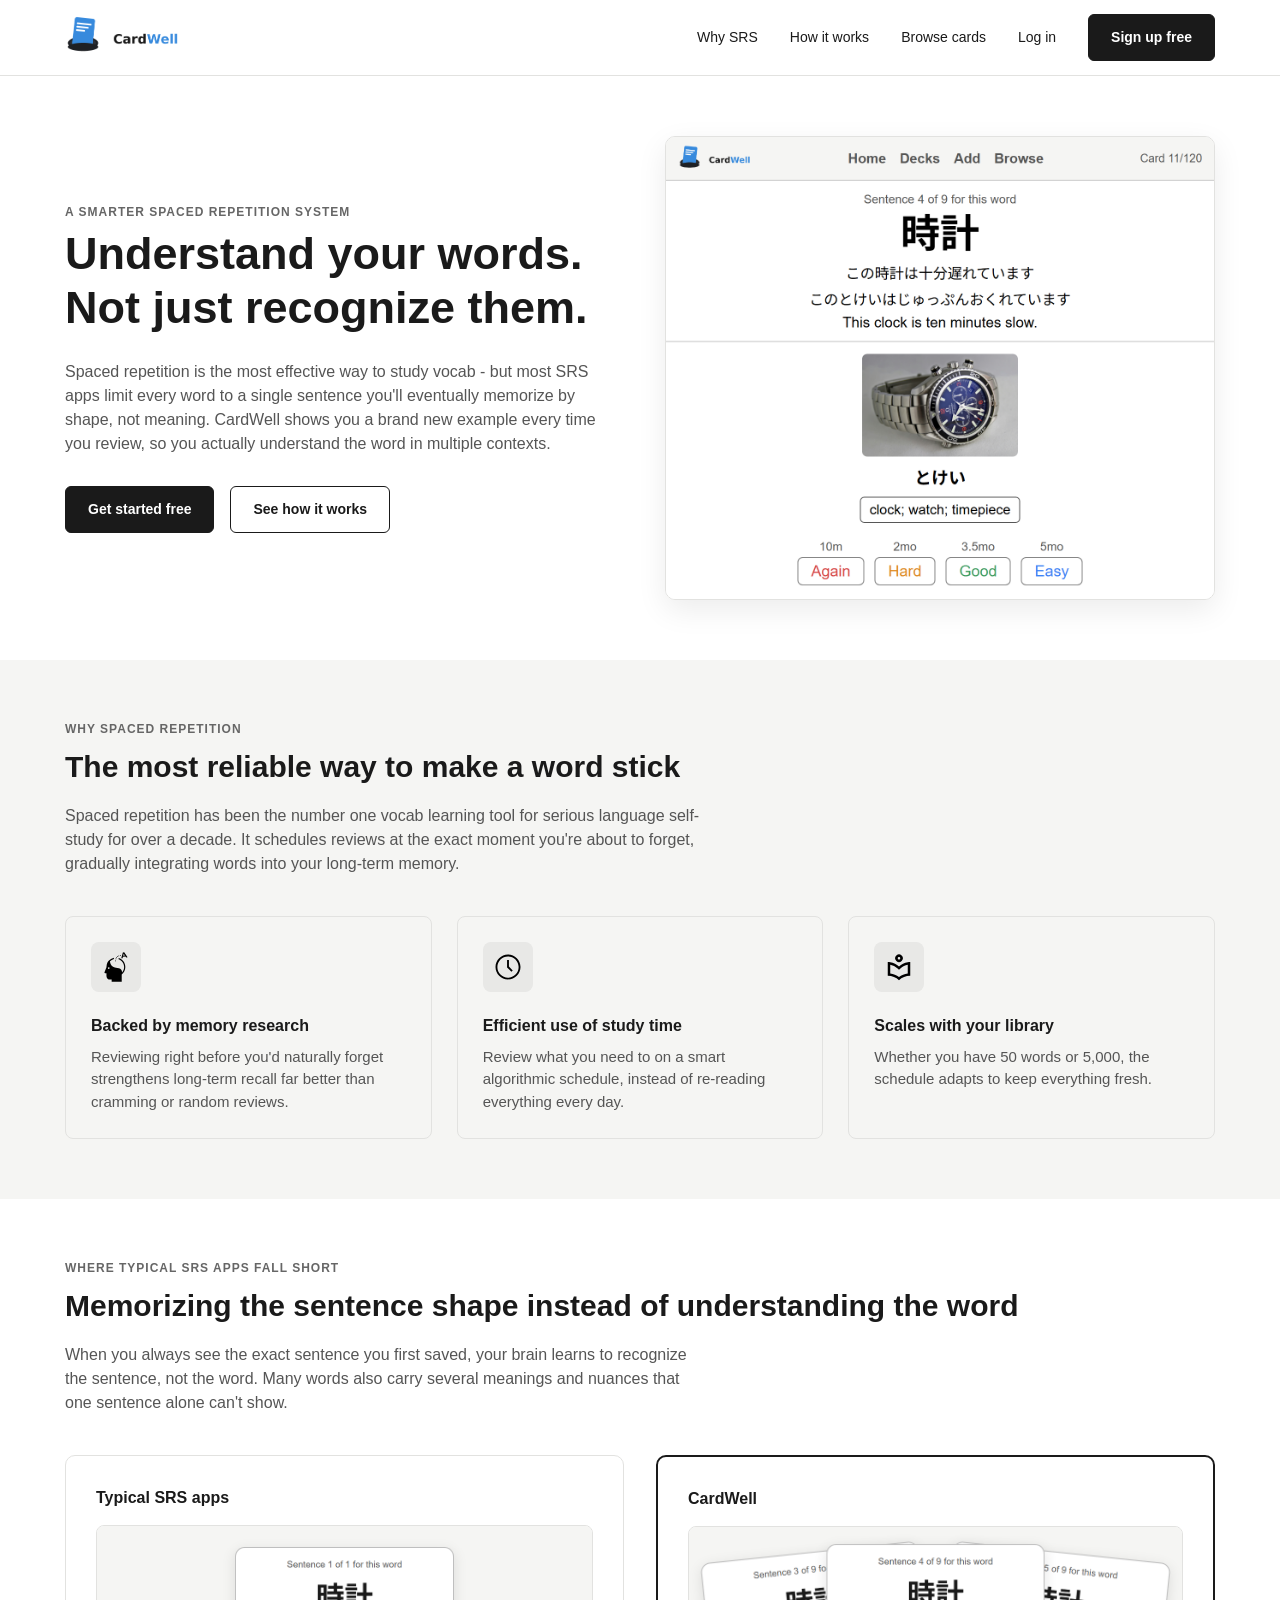
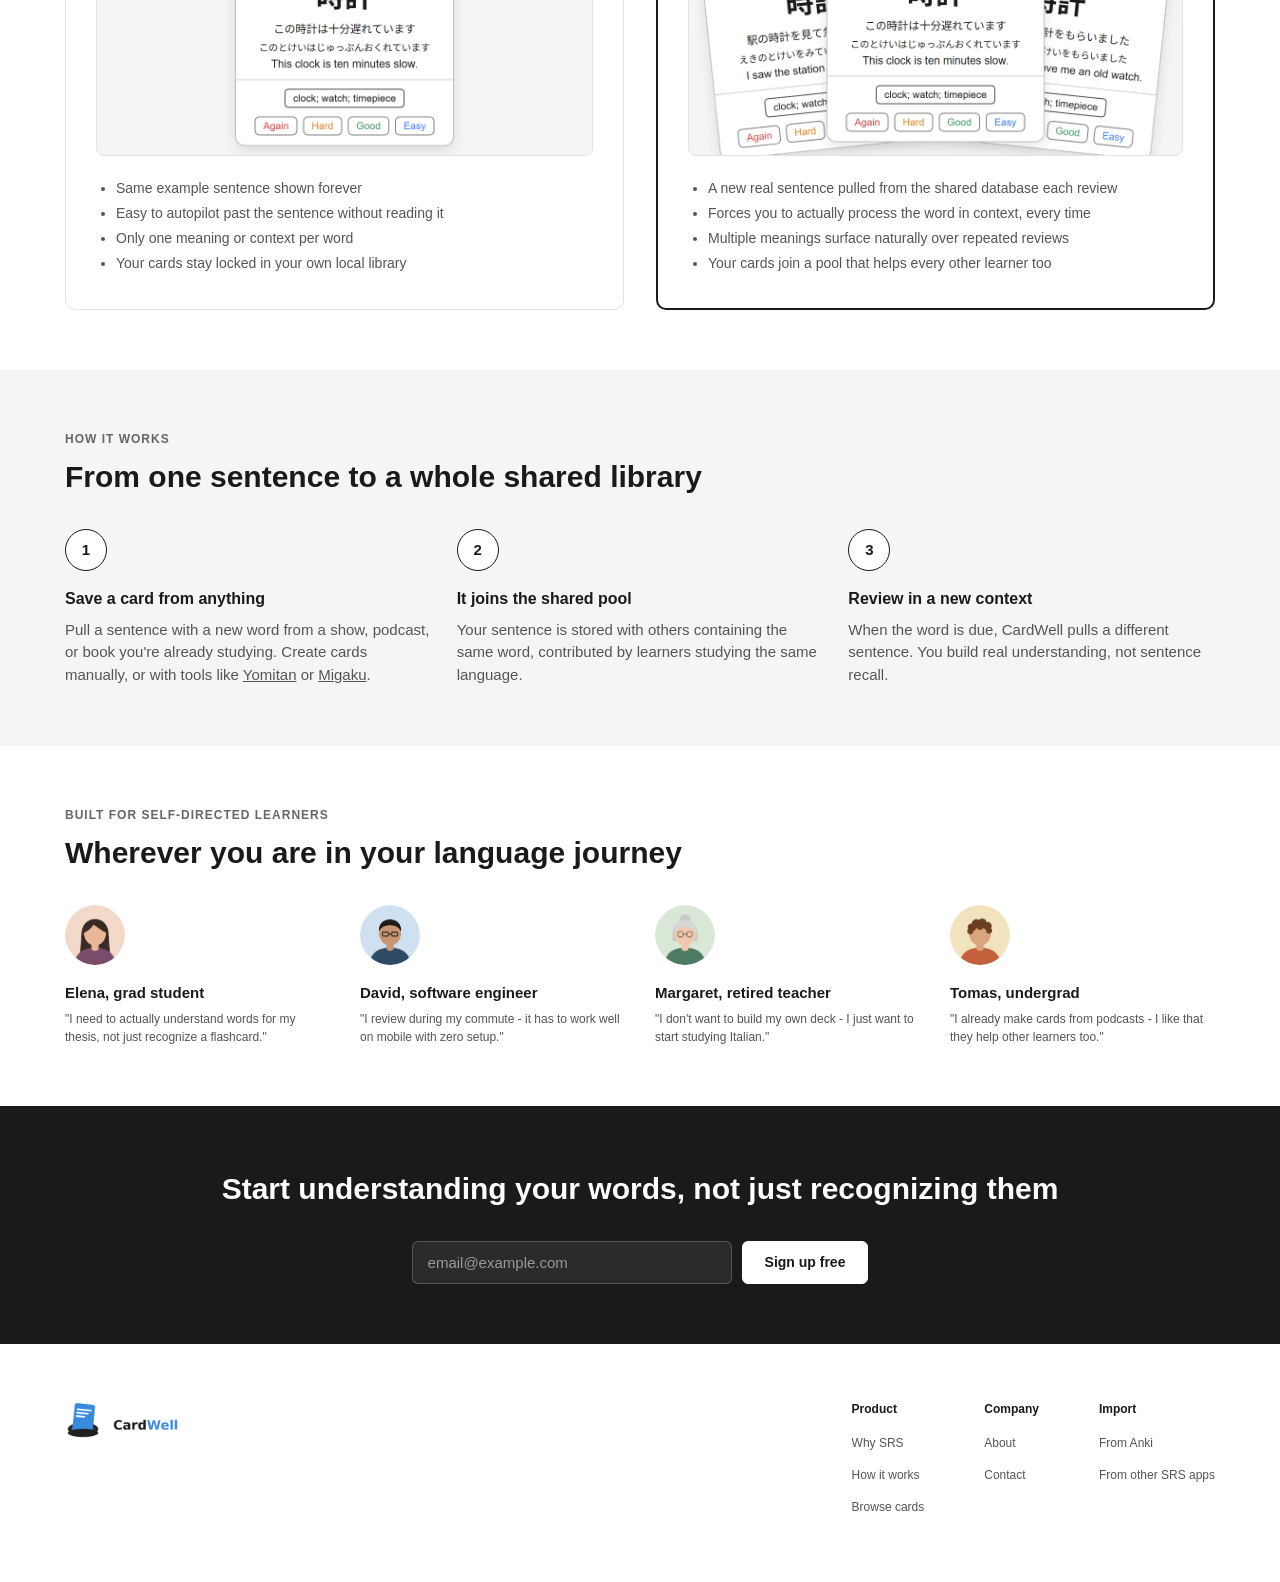
==== commit e91e6e20: "Fix nested links/btns" ====
--- a/product_site/index.html
+++ b/product_site/index.html
@@ -27,7 +27,7 @@
             <a href="#how-it-works">How it works</a>
             <a href="browse.html">Browse cards</a>
             <a href="login.html">Log in</a>
-            <button><a href="signup.html">Sign up free</a></button>
+            <a class="signup-link" href="signup.html">Sign up free</a>
         </nav>
     </header>
 
@@ -45,8 +45,8 @@
         </div>
 
         <div class="hero-buttons">
-            <button><a href="signup.html">Get started free</a></button>
-            <button class="btn-secondary"><a href="#how-it-works">See how it works</a></button>
+            <a class="signup-link" href="signup.html">Get started free</a>
+            <a id="link-btn" class="btn-secondary" href="#how-it-works">See how it works</a>
         </div>
         </div>
 
--- a/product_site/css/index.css
+++ b/product_site/css/index.css
@@ -17,7 +17,7 @@
 
 /* ---- Buttons ---- */
 
-button {
+button, .signup-link, #link-btn {
     font-size: 14px;
     font-weight: 600;
     padding: 12px 22px;
@@ -28,16 +28,17 @@
     cursor: pointer;
 }
 
-button:hover {
+button:hover, .signup-link:hover {
     background: var(--color-btn-primary-hover);
-}
-
-.btn-secondary {
+    color: var(--color-btn-primary-text);
+}
+
+.btn-secondary, #link-btn {
     background: var(--color-btn-secondary-bg);
     color: var(--color-btn-secondary-text);
 }
 
-.btn-secondary:hover {
+.btn-secondary:hover, #link-btn:hover {
     background: var(--color-btn-secondary-hover);
 }
 
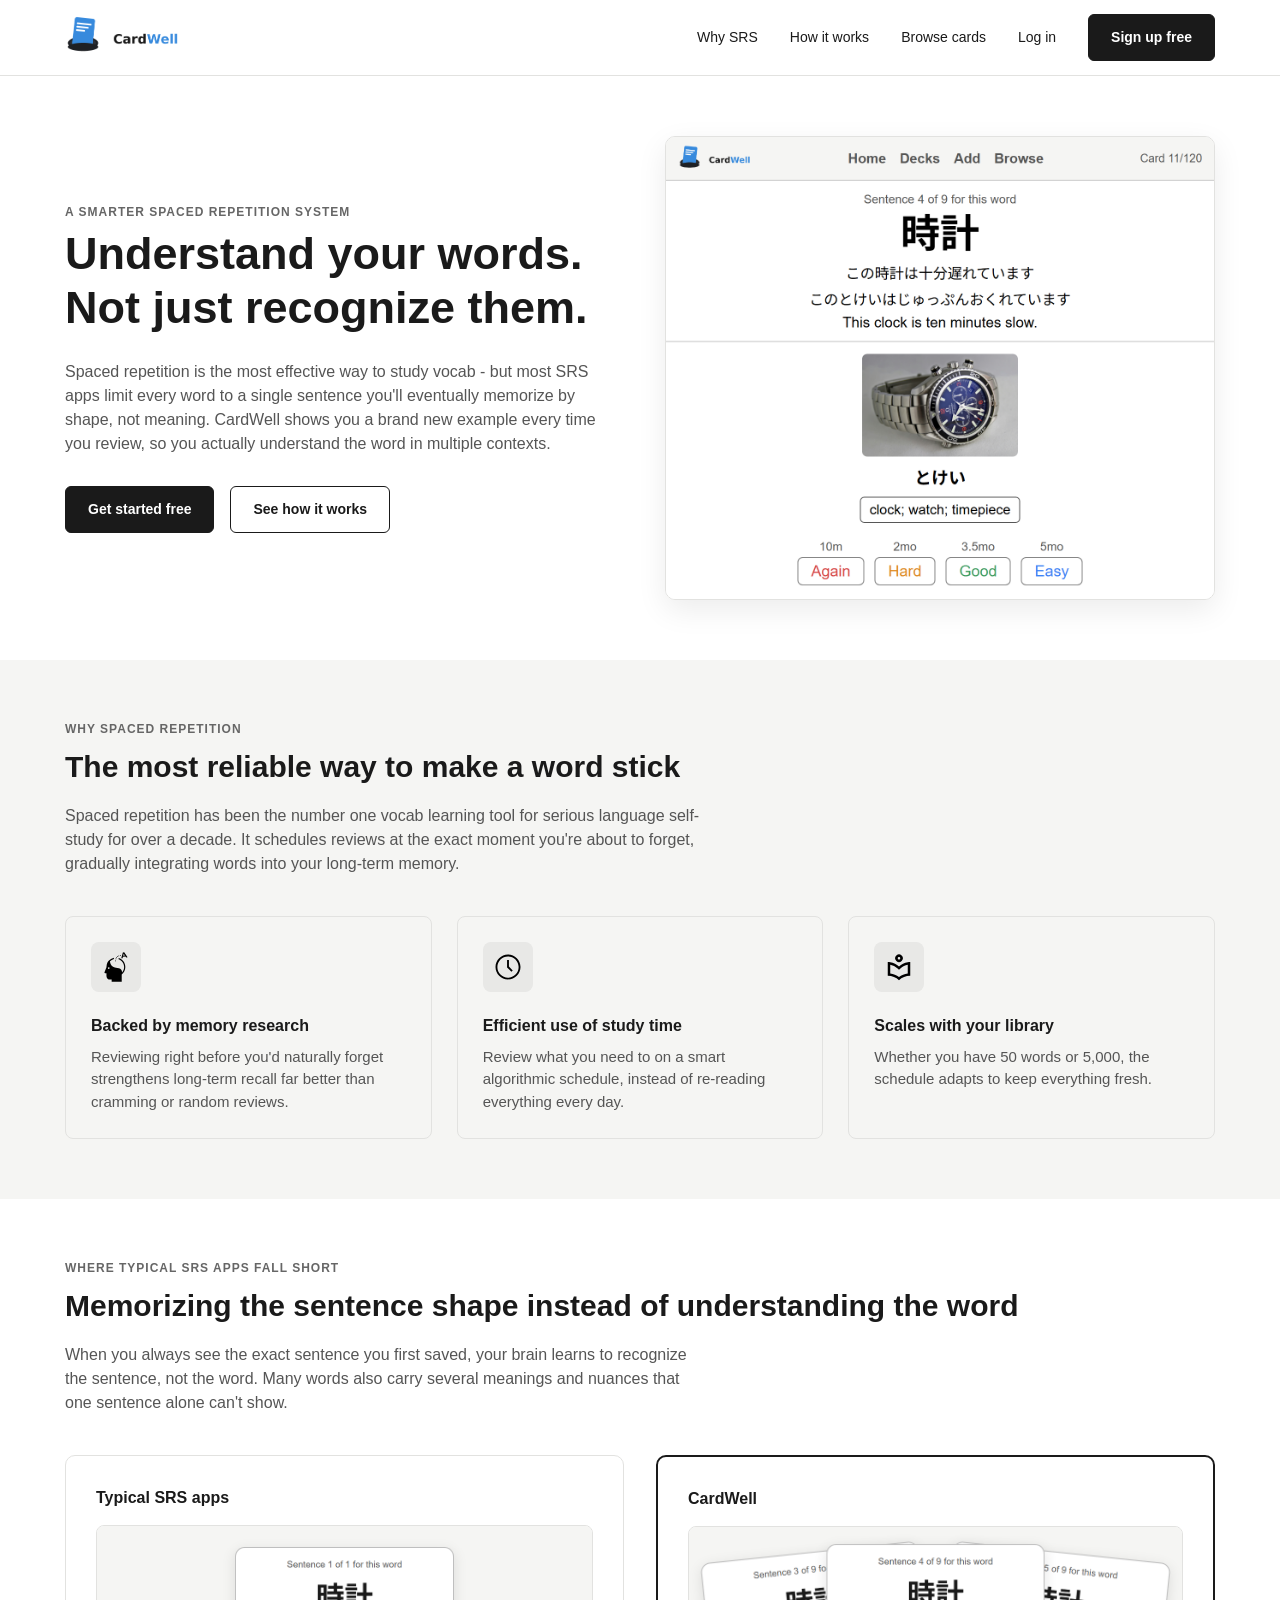
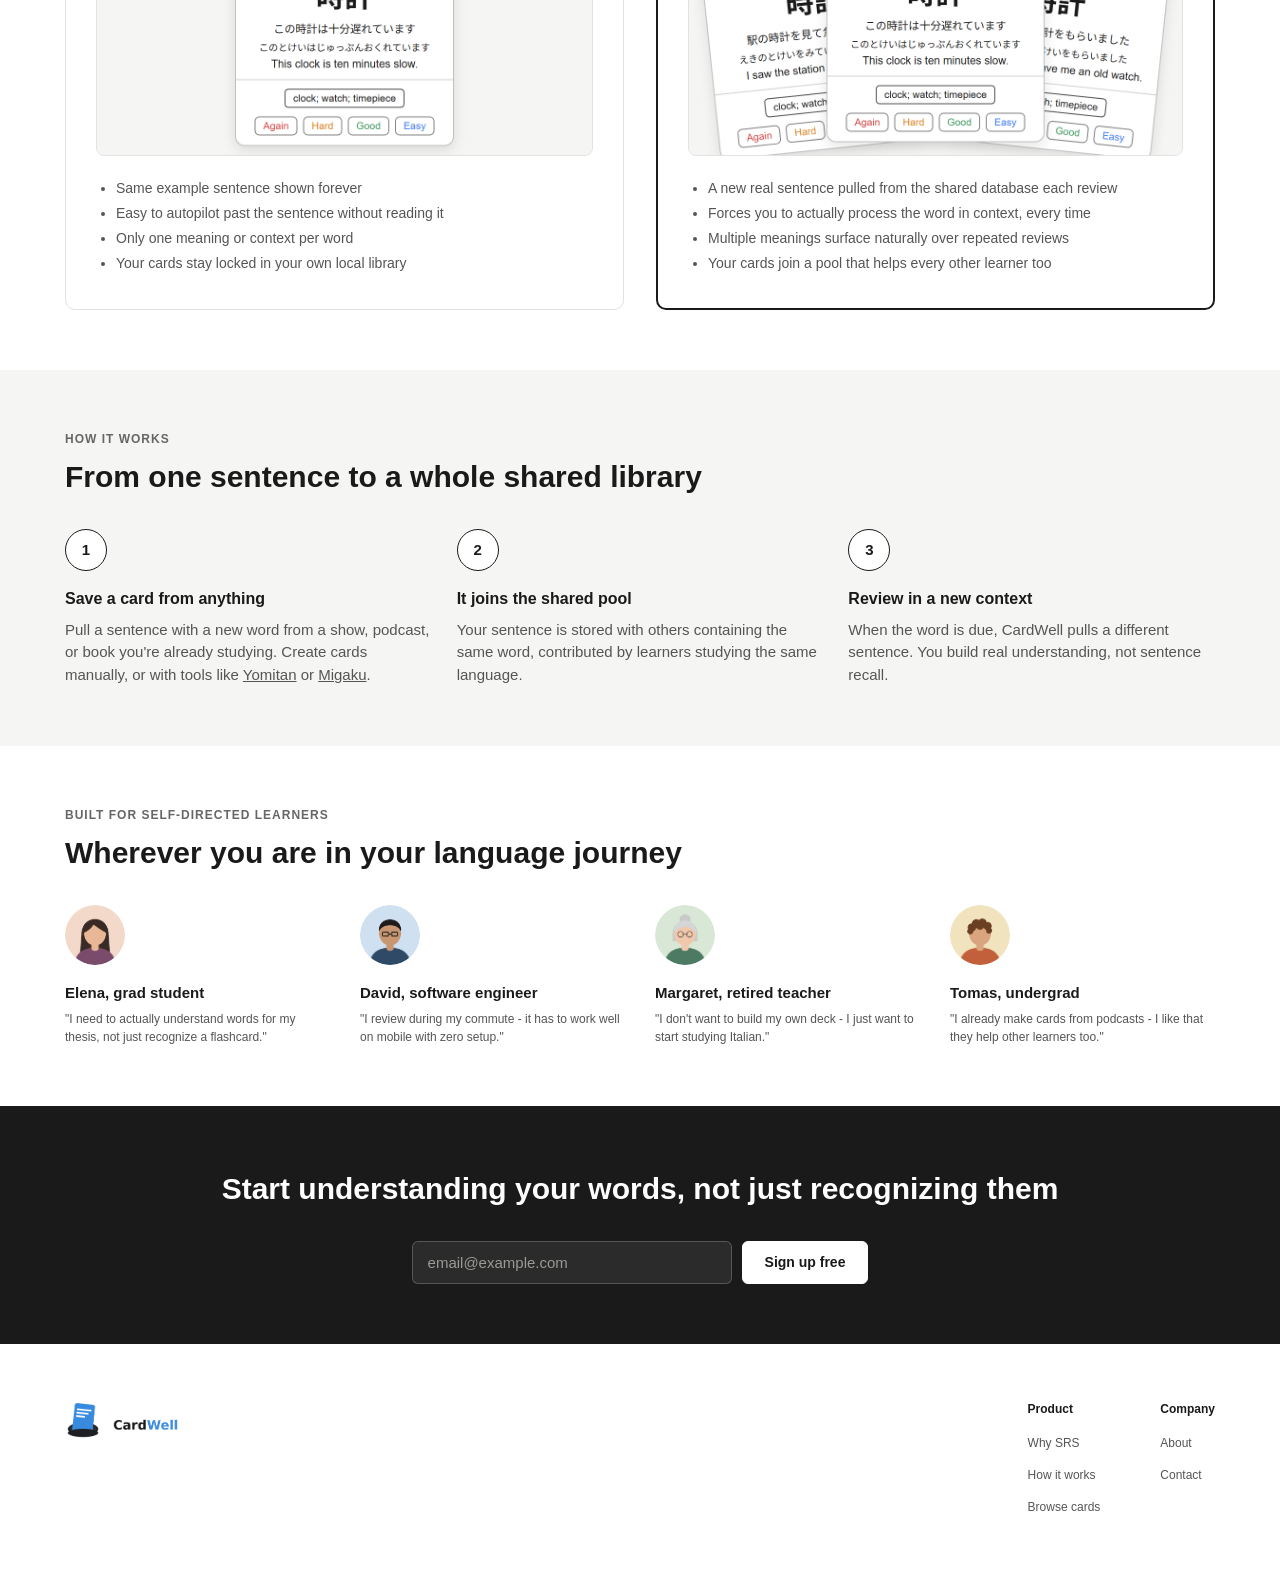
==== commit 98330a5e: "Make homepage responsive" ====
--- a/product_site/index.html
+++ b/product_site/index.html
@@ -8,7 +8,7 @@
 
 Images generated by Claude
 
-Commented out images to be added when those pages are made
+AI documentation found in documentation/ai-documentation
 -->
 
 <!DOCTYPE html>
@@ -66,20 +66,26 @@
         </div>
 
         <div class="feature-grid">
-        <div>
+        <div class="feature-grid-sect">
             <img src="images/icon_memory.svg" alt="memory icon" height="30">
-            <h3>Backed by memory research</h3>
-            <div>Reviewing right before you'd naturally forget strengthens long-term recall far better than cramming or random reviews.</div>
-        </div>
-        <div>
+            <div class="feature-grid-text">
+                <h3>Backed by memory research</h3>
+                <div>Reviewing right before you'd naturally forget strengthens long-term recall far better than cramming or random reviews.</div>
+            </div>
+        </div>
+        <div class="feature-grid-sect">
             <img src="images/icon_time.svg" alt="clock icon" height="30">
-            <h3>Efficient use of study time</h3>
+            <div class="feature-grid-text">
+                            <h3>Efficient use of study time</h3>
             <div>Review what you need to on a smart algorithmic schedule, instead of re-reading everything every day.</div>
-        </div>
-        <div>
+            </div>
+        </div>
+        <div class="feature-grid-sect">
             <img src="images/icon_library.svg" alt="library icon" height="30">
-            <h3>Scales with your library</h3>
-            <div>Whether you have 50 words or 5,000, the schedule adapts to keep everything fresh.</div>
+            <div class="feature-grid-text">
+                <h3>Scales with your library</h3>
+                <div>Whether you have 50 words or 5,000, the schedule adapts to keep everything fresh.</div>
+            </div>
         </div>
         </div>
     </section>
@@ -129,17 +135,14 @@
             <li>
                 <h3>Save a card from anything</h3>
                 <div>Pull a sentence with a new word from a show, podcast, or book you're already studying. Create cards manually, or with tools like <a href="https://yomitan.wiki/">Yomitan</a> or <a href="https://migaku.com/?utm_campaign=google_campaign_1&utm_campaign=22464845953&utm_source=google&utm_medium=cpc&utm_content=183854013528&utm_term=migaku&network=g&gad_source=1&gad_campaignid=22464845953&gbraid=0AAAAA-43sbuQNeYHTvmxjEwk9EAFanTS_&gclid=Cj0KCQjwxKfWBhDkARIsAMKwkNa-OTqd-GWJrQEi6nR4x9pStgt8OclVmK8Ndow5SWteWFniuiM-RF4aAnCOEALw_wcB">Migaku</a>.</div>
-                <!-- <img src="images/add_card.png" alt="add a card form"> -->
             </li>
             <li>
                 <h3>It joins the shared pool</h3>
                 <div>Your sentence is stored with others containing the same word, contributed by learners studying the same language.</div>
-                <!-- <img src="images/browse_view.png" alt="shared card database browse view"> -->
             </li>
             <li>
                 <h3>Review in a new context</h3>
                 <div>When the word is due, CardWell pulls a different sentence. You build real understanding, not sentence recall.</div>
-                <!-- <img src="images/new_sentence_review.png" alt="review screen with a new sentence"> -->
             </li>
         </ol>
     </section>
@@ -204,13 +207,14 @@
                 <li><a href="/">Contact</a></li>
             </ul>
         </div>
-        <div>
+        <!-- Import section will be moved to another screen later -->
+        <!-- <div>
             <h3>Import</h3>
             <ul>
                 <li><a href="/">From Anki</a></li>
                 <li><a href="/">From other SRS apps</a></li>
             </ul>
-        </div>
+        </div> -->
     </footer>
 </body>
 </html>
--- a/product_site/css/index.css
+++ b/product_site/css/index.css
@@ -48,7 +48,7 @@
     display: flex;
     align-items: center;
     justify-content: space-between;
-    padding: 14px max(24px, calc((100% - 1150px) / 2));
+    padding: 14px max(18px, calc((100% - 1150px) / 2));
     border-bottom: 1px solid var(--color-border);
 }
 
@@ -161,7 +161,7 @@
     margin-top: 40px;
 }
 
-.feature-grid > div {
+.feature-grid-sect {
     border: 1px solid var(--color-border);
     border-radius: 8px;
     padding: 25px;
@@ -376,3 +376,91 @@
     color: var(--color-text);
     text-decoration: underline;
 }
+
+/* ---- Responsive Design ---- */
+
+/* Tablet */
+@media (width <= 768px) {
+
+    /* Buttons */
+    button, .signup-link, #link-btn {
+        font-size: 12px;
+    }
+
+    /* Header */
+    nav {
+        gap: 15px;
+    }
+
+    nav a {
+        font-size: 12px;
+        text-align: center;
+    }
+
+    /* Sections */
+    section {
+        padding: 40px max(18px, calc((100% - 1150px) / 2));
+    }
+
+    /* Hero */
+    .hero {
+        grid-template-columns: 1fr;
+    }
+
+    /* Why SRS */
+    .feature-grid {
+        grid-template-columns: 1fr;
+    }
+
+    .feature-grid-sect {
+        display: grid;
+        grid-template-columns: 1fr 3.5fr;
+        padding: 15px;
+    }
+
+    .feature-grid img {
+        width: 80px;
+        height: 80px;
+        padding: 15px;
+    }
+
+    /* Typical SRS vs CardWell */
+    .compare-grid {
+        grid-template-columns: 1fr;
+    }
+
+}
+
+/* Phone */
+@media (width <= 600px) {
+
+    /* Buttons */
+    button, .signup-link, #link-btn {
+        padding: 8px 16px;
+    }
+
+    /* Header */
+    nav {
+        gap: 8px;
+    }
+
+    /* Sections */
+    h1 {
+        font-size: 35px;
+    }
+
+    /* Why STS */
+    .feature-grid-sect {
+        gap: 4px;
+    }
+
+    .feature-grid img {
+        width: 65px;
+        height: 65px;
+    }
+
+    /* Typical SRS vs CardWell */
+    .compare-grid > div {
+        padding: 15px;
+    }
+}
